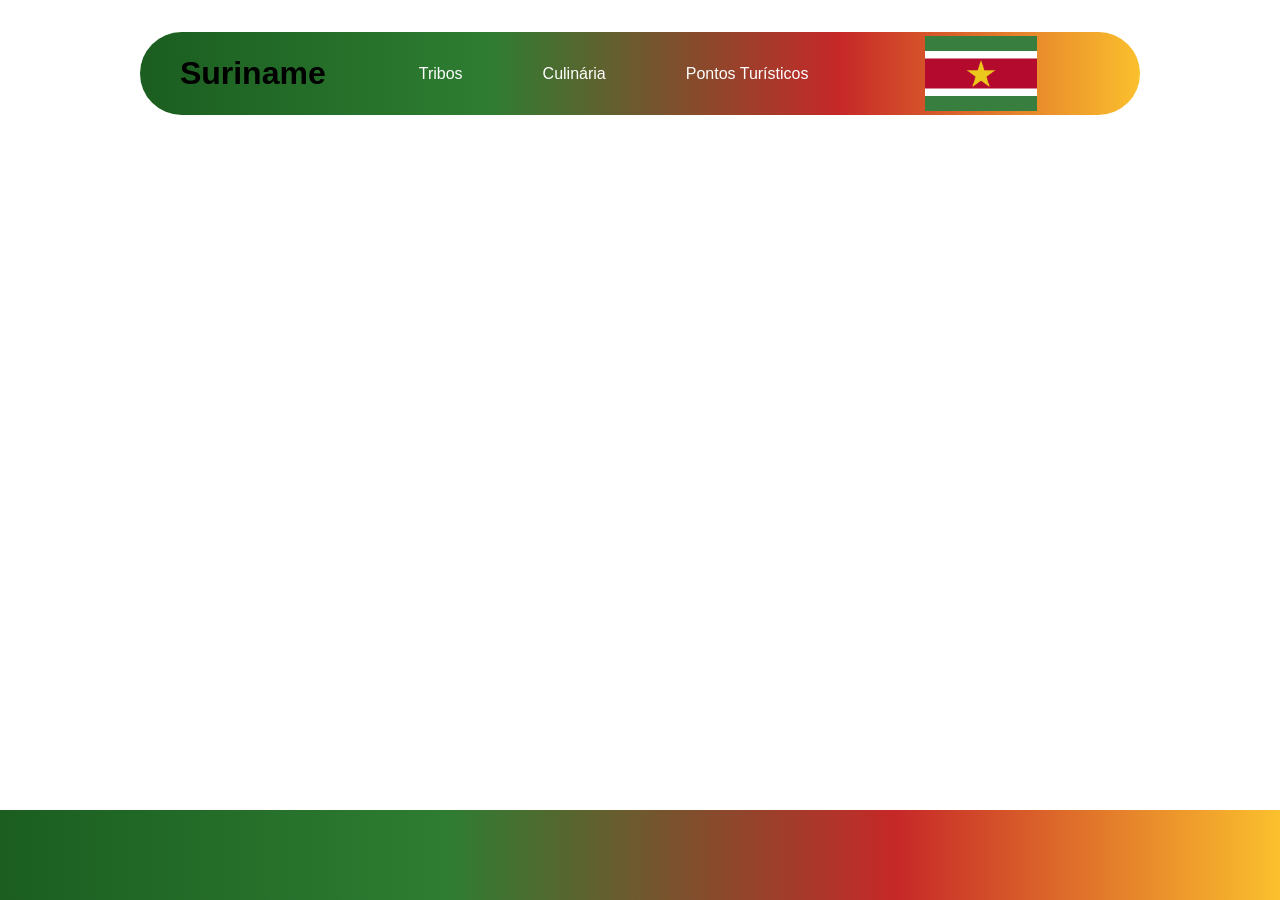
==== Html/culinaria.html @ 501e7610 "icon" ====
<!DOCTYPE html>
<html lang="en">
<head>
    <meta charset="UTF-8">
    <meta name="viewport" content="width=device-width, initial-scale=1.0">
    <title>Culinária - Suriname</title>
    <link rel="stylesheet" href="/Css/style.css">
    <link rel="stylesheet" href="/Css/mediaquery.css">
    <link rel="icon" href="/img/Flag_of_Suriname.svg.webp" type="image/.webp">
</head>
<body>
<div id="header-div">
    <header>
        <h1 class="ubuntu-bold texto-aumenta"><a href="index.html">Suriname</a></h1>
        <nav id="navbar">
            <ul class="roboto-header">
                <li><a href="tribos.html" class="texto-aumenta">Tribos</a></li>
                <li><a href="culinaria.html" class="texto-aumenta">Culinária</a></li>
                <li><a href="ptsturiscos.html" class="texto-aumenta">Pontos Turísticos</a></li>
            </ul>
        </nav>
        <img src="/img/Flag_of_Suriname.svg.webp" alt="bandeira-suriname" id="band-sur">

        <menu>
            <img src="/img/burger-menu-svgrepo-com.svg" id="burger-menu-icon" onclick="alterarmenu()">
        </menu>
    </header>
    </div>
    <nav id="menu-nav" class="escondido">
        <ul>
            <li><a href="index.html" class="texto-aumenta">Home</a></li>
            <li><a href="tribos.html" class="texto-aumenta">Tribos</a></li>
            <li><a href="culinaria.html" class="texto-aumenta">Culinária</a></li>
            <li><a href="ptsturiscos.html" class="texto-aumenta">Pontos Turísticos</a></li>
        </ul>
    </nav>

    <main>

    </main>

    <footer>
        
    </footer>

    <script src="/Script/script.js">

    </script>
</body>
</html>
---- Css/style.css ----
/* geral */

.roboto-header {
  font-family: "Roboto", sans-serif;
  font-optical-sizing: auto;
  font-weight: 700;
  font-style: normal;
  font-variation-settings:
    "wdth" 100;
}

.ubuntu-bold {
  font-family: "Ubuntu", sans-serif;
  font-weight: 700;
  font-style: normal;
  color: black;
}

* {
    margin: 0;

}

body {
    display: flex;
    flex-direction: column;
    align-items: center;
    min-height: 100vh;
}

#header-div {
    position: sticky;
    width: 100%;
    display: flex;
    justify-content: center;
    top: 2rem;
    z-index: 1000;
}

header {
    background: linear-gradient(
  90deg,
  #1B5E20 0%,
  #2E7D32 35%,
  #C62828 70%,
  #FBC02D 100%
);
    width: 75%;
    border-radius: 100px;
    padding: 10px 20px 10px 20px;
    display: grid;
    grid-template-columns: 2fr 5fr 3fr;
    align-items: center;
    align-content: center;
    justify-items: center;
    gap: 1rem;
    height: 7vh;
}

header h1 a {
    color: black;
    text-decoration: none;
}

header ul {
    display: flex;
    list-style: none;
    gap: 5rem;
}
.texto-aumenta {
    display: inline-block;
    transition:  transform 0.3s ease;
}

.texto-aumenta:hover {
    transform: scale(1.2);
}

ul a {
    text-decoration: none;
    color: white;
    font-weight: 400;
}


#band-sur {
    width: 7rem;
}

menu {
    display: none;
    padding: 0px;
}

#menu-nav {
    display: none;
}

#burger-menu-icon {
    width: 6rem;
}

main {
    flex: 1;
}

#carrossel {
    margin-top: 4rem;
    width: 1285px;
    height: 400px;
}

footer {
    height: 10vh;
    width: 100%;
    position: relative;
    bottom: 0;
    background: linear-gradient(
        90deg,
    #1B5E20 0%,
    #2E7D32 35%,
    #C62828 70%,
    #FBC02D 100%)
}

/* home */

/* tribos */

#body-tribos {
    background-image: url(/img/Plano\ de\ Fundo\ Tribos.jpg);
    background-repeat: no-repeat;
    background-size: cover;
    font-family: Georgia, 'Times New Roman', Times, serif;
    color: #222;

}

#main-tribos {
    background-color: #f5f5f5;
    display: flex;
    flex-direction: column; 
    align-items: center;   
    padding: 0 20px;  
    margin: 4rem 10px 10px 10px;    
}
.tribos {
    display: flex;
    justify-content: center;
    align-items: stretch;
    gap: 20px;
    padding: 20px;
    flex-wrap: wrap;
}

.card {
    width: 350px;
    background: #fff3cd;
    border-radius: 20px;
    border: 2px solid #fac905;
    display: flex;
    flex-direction: column;
    transition: transform 0.3s;
}
.card:hover {
    transform: translateY(-5px);
    box-shadow: 10px 20px 30px rgb(255, 255, 0);
}
.card h2 {
    color: #fff;
    text-align: center;
    font-size: 22px;
    padding: 15px;
    border-radius: 22px;
}
.aruaques {
    background: green;
}
.aruaques h2 {
    background: green;
}
.caraiba {
    background: #FFCD00;
}
.caraiba h2 {
    background: #FFCD00;
}
.warrius {
    background: red;
}
.warrius h2 {
    background: red;
}
.img-tribos {
    width: 260px;
    height: 390px;
    display: block;
}
.card p {
    margin: 5px;
    font-size: 20px;
    font-style: bold;
}
/* aba de culinaria */

/* pontos turisticos */
---- Css/mediaquery.css ----
@media screen and (max-width: 1090px){
    #navbar {
        display: none;
    }
    menu {
        display: inline-block;
    }

    #menu-nav {
        display: inline-block;
        width: 100%;
        border-bottom: 10px;
        border-color: black;
        ul {
            padding: 10px 40px 10px 40px;
            list-style-type: none;
            display: flex;
            align-items: center;
            justify-content: space-between;
            border-bottom: 2px solid gray;
            box-shadow: 0px 4px 6px -2px rgba(0, 0, 0, 0.3);
        }
        a {
            color: black;
            text-decoration: none;
            font-size: 30px;
        }
    }
}

@media screen and (max-width: 580px) {
    header h1 {
        font-size: 1.6rem;
    }
}
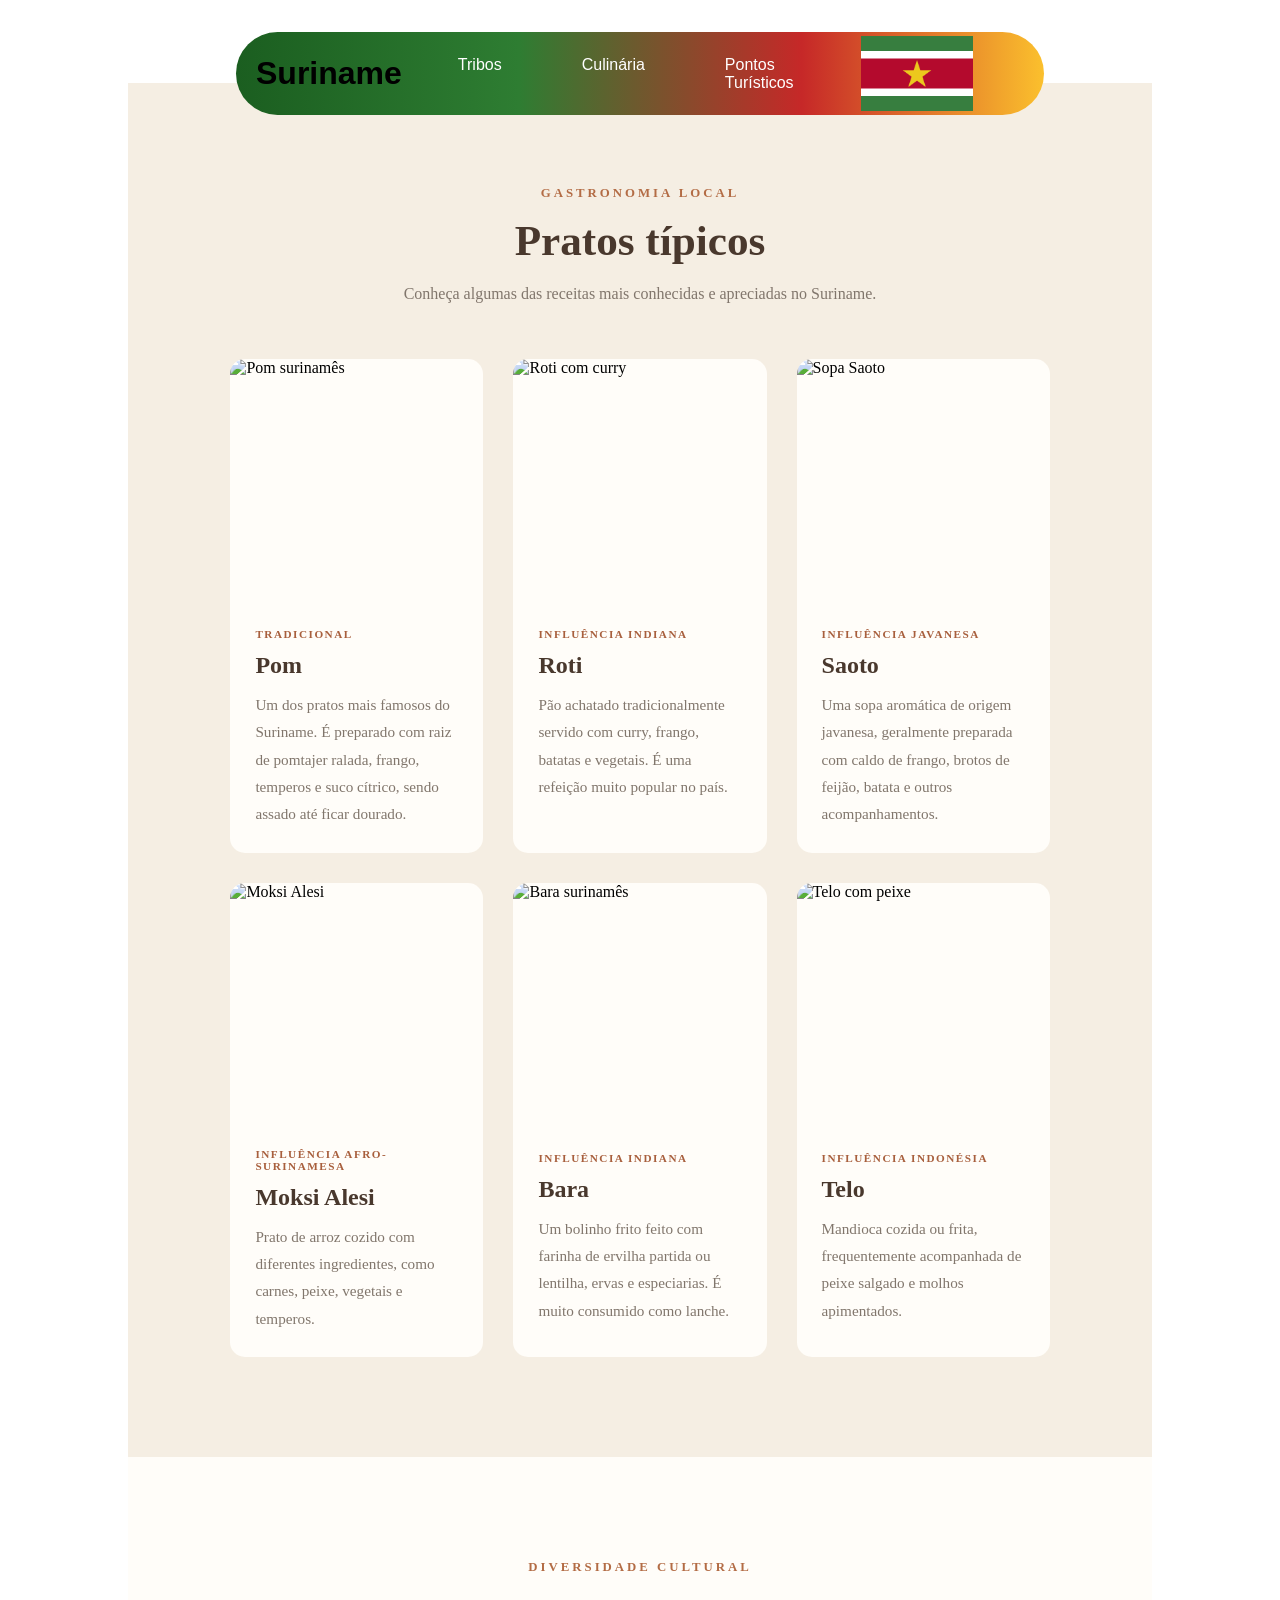
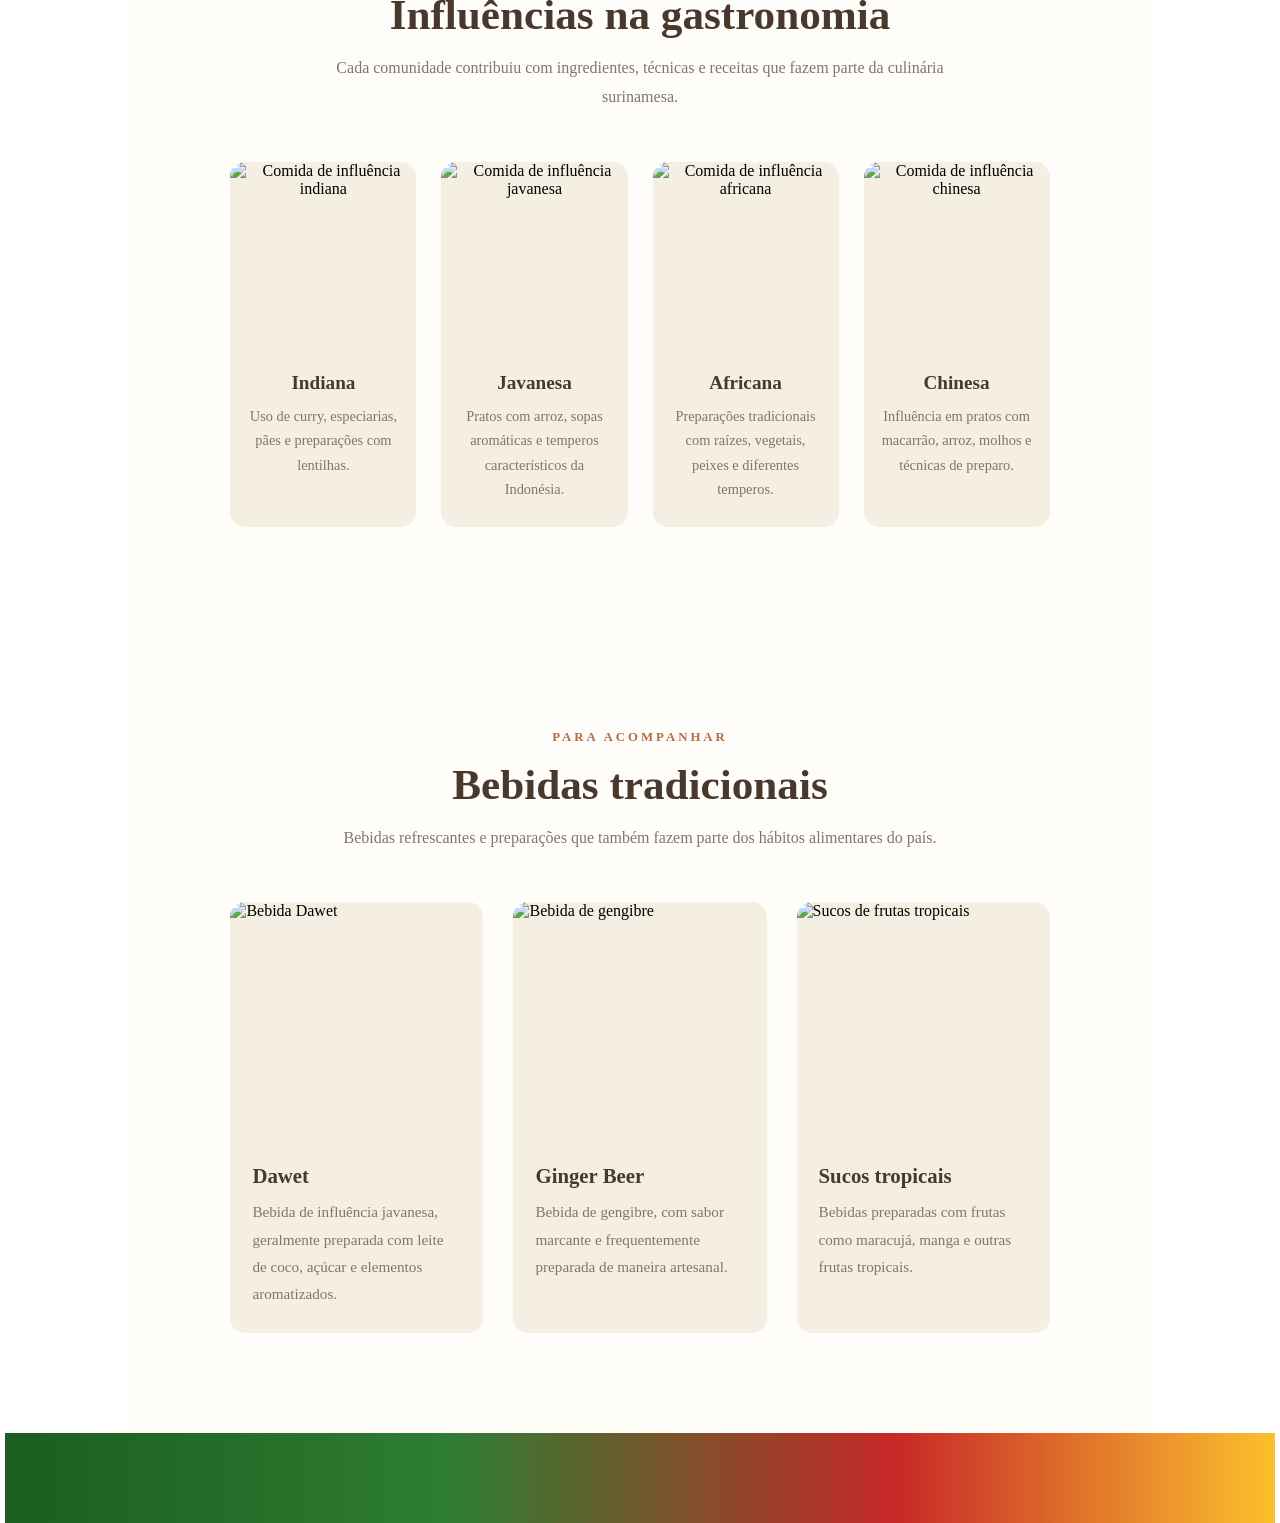
==== commit dbd77e17: "culinaria" ====
--- a/Html/culinaria.html
+++ b/Html/culinaria.html
@@ -36,7 +36,225 @@
     </nav>
 
     <main>
-
+        <!-- PRATOS TÍPICOS -->
+        <section class="culinaria-pratos" id="pratos">
+            <div class="culinaria-titulo-secao">
+                <span class="culinaria-subtitulo">GASTRONOMIA LOCAL</span>
+                <h2>Pratos típicos</h2>
+                <p>
+                    Conheça algumas das receitas mais conhecidas
+                    e apreciadas no Suriname.
+                </p>
+            </div>
+            <div class="culinaria-pratos-container">
+                <!-- POM -->
+                <article class="culinaria-prato-card">
+
+                    <div class="culinaria-prato-imagem">
+                        <img src="imagens/pom.jpg" alt="Pom surinamês">
+                    </div>
+
+                    <div class="culinaria-prato-conteudo">
+                        <span class="culinaria-prato-categoria">
+                            TRADICIONAL
+                        </span>
+                        <h3>Pom</h3>
+                        <p>
+                            Um dos pratos mais famosos do Suriname.
+                            É preparado com raiz de pomtajer ralada,
+                            frango, temperos e suco cítrico, sendo
+                            assado até ficar dourado.
+                        </p>
+                    </div>
+                </article>
+                <!-- ROTI -->
+                <article class="culinaria-prato-card">
+
+                    <div class="culinaria-prato-imagem">
+                        <img src="imagens/roti.jpg" alt="Roti com curry">
+                    </div>
+
+                    <div class="culinaria-prato-conteudo">
+                        <span class="culinaria-prato-categoria">
+                            INFLUÊNCIA INDIANA
+                        </span>
+                        <h3>Roti</h3>
+                        <p>
+                            Pão achatado tradicionalmente servido
+                            com curry, frango, batatas e vegetais.
+                            É uma refeição muito popular no país.
+                        </p>
+                    </div>
+
+                </article>
+                <!-- SAOTO -->
+                <article class="culinaria-prato-card">
+
+                    <div class="culinaria-prato-imagem">
+                        <img src="imagens/saoto.jpg" alt="Sopa Saoto">
+                    </div>
+
+                    <div class="culinaria-prato-conteudo">
+                        <span class="culinaria-prato-categoria">
+                            INFLUÊNCIA JAVANESA
+                        </span>
+                        <h3>Saoto</h3>
+                        <p>
+                            Uma sopa aromática de origem javanesa,
+                            geralmente preparada com caldo de frango,
+                            brotos de feijão, batata e outros acompanhamentos.
+                        </p>
+                    </div>
+
+                </article>
+                <!-- MOKSI ALESI -->
+                <article class="culinaria-prato-card">
+
+                    <div class="culinaria-prato-imagem">
+                        <img src="imagens/moksi-alesi.jpg"
+                             alt="Moksi Alesi">
+                    </div>
+
+                    <div class="culinaria-prato-conteudo">
+                        <span class="culinaria-prato-categoria">
+                            INFLUÊNCIA AFRO-SURINAMESA
+                        </span>
+                        <h3>Moksi Alesi</h3>
+                        <p>
+                            Prato de arroz cozido com diferentes
+                            ingredientes, como carnes, peixe,
+                            vegetais e temperos.
+                        </p>
+                    </div>
+
+                </article>
+                <!-- BARA -->
+                <article class="culinaria-prato-card">
+                    <div class="culinaria-prato-imagem">
+                        <img src="imagens/bara.jpg" alt="Bara surinamês">
+                    </div>
+                    <div class="culinaria-prato-conteudo">
+                        <span class="culinaria-prato-categoria">
+                            INFLUÊNCIA INDIANA
+                        </span>
+                        <h3>Bara</h3>
+                        <p>
+                            Um bolinho frito feito com farinha de
+                            ervilha partida ou lentilha, ervas e
+                            especiarias. É muito consumido como lanche.
+                        </p>
+                    </div>
+                </article>
+                <!-- TELO -->
+                <article class="culinaria-prato-card">
+                    <div class="culinaria-prato-imagem">
+                        <img src="imagens/telo.jpg" alt="Telo com peixe">
+                    </div>
+                    <div class="culinaria-prato-conteudo">
+                        <span class="culinaria-prato-categoria">
+                            INFLUÊNCIA INDONÉSIA
+                        </span>
+                        <h3>Telo</h3>
+                        <p>
+                            Mandioca cozida ou frita, frequentemente
+                            acompanhada de peixe salgado e molhos
+                            apimentados.
+                        </p>
+                    </div>
+                </article>
+            </div>
+        </section>
+        <!-- INFLUÊNCIAS CULTURAIS -->
+        <section class="culinaria-influencias">
+            <div class="culinaria-titulo-secao">
+                <span class="culinaria-subtitulo">DIVERSIDADE CULTURAL</span>
+                <h2>Influências na gastronomia</h2>
+                <p>
+                    Cada comunidade contribuiu com ingredientes,
+                    técnicas e receitas que fazem parte da
+                    culinária surinamesa.
+                </p>
+            </div>
+            <div class="culinaria-influencias-container">
+                <article class="culinaria-influencia-card">
+                    <img src="imagens/influencia-indiana.jpg"
+                         alt="Comida de influência indiana">
+                    <h3>Indiana</h3>
+                    <p>
+                        Uso de curry, especiarias, pães e preparações
+                        com lentilhas.
+                    </p>
+                </article>
+                <article class="culinaria-influencia-card">
+                    <img src="imagens/influencia-javanesa.jpg"
+                         alt="Comida de influência javanesa">
+                    <h3>Javanesa</h3>
+                    <p>
+                        Pratos com arroz, sopas aromáticas e
+                        temperos característicos da Indonésia.
+                    </p>
+                </article>
+                <article class="culinaria-influencia-card">
+                    <img src="imagens/influencia-africana.jpg"
+                         alt="Comida de influência africana">
+                    <h3>Africana</h3>
+                    <p>
+                        Preparações tradicionais com raízes,
+                        vegetais, peixes e diferentes temperos.
+                    </p>
+                </article>
+                <article class="culinaria-influencia-card">
+                    <img src="imagens/influencia-chinesa.jpg"
+                         alt="Comida de influência chinesa">
+                    <h3>Chinesa</h3>
+                    <p>
+                        Influência em pratos com macarrão,
+                        arroz, molhos e técnicas de preparo.
+                    </p>
+                </article>
+            </div>
+        </section>
+        <!-- BEBIDAS -->
+        <section class="culinaria-bebidas">
+            <div class="culinaria-titulo-secao">
+                <span class="culinaria-subtitulo">PARA ACOMPANHAR</span>
+                <h2>Bebidas tradicionais</h2>
+                <p>
+                    Bebidas refrescantes e preparações que também
+                    fazem parte dos hábitos alimentares do país.
+                </p>
+            </div>
+            <div class="culinaria-bebidas-container">
+                <article class="culinaria-bebida-card">
+                    <img src="imagens/dawet.jpg" alt="Bebida Dawet">
+                    <h3>Dawet</h3>
+                    <p>
+                        Bebida de influência javanesa, geralmente
+                        preparada com leite de coco, açúcar e
+                        elementos aromatizados.
+                    </p>
+                </article>
+                <article class="culinaria-bebida-card">
+                    <img src="imagens/ginger-beer.jpg"
+                         alt="Bebida de gengibre">
+                    <h3>Ginger Beer</h3>
+                    <p>
+                        Bebida de gengibre, com sabor marcante
+                        e frequentemente preparada de maneira
+                        artesanal.
+                    </p>
+                </article>
+                <article class="culinaria-bebida-card">
+                    <img src="imagens/sucos-tropicais.jpg"
+                         alt="Sucos de frutas tropicais">
+                    <h3>Sucos tropicais</h3>
+                    <p>
+                        Bebidas preparadas com frutas como maracujá,
+                        manga e outras frutas tropicais.
+                    </p>
+                </article>
+            </div>
+        </section>
     </main>
 
     <footer>
--- a/Css/style.css
+++ b/Css/style.css
@@ -26,6 +26,7 @@
     flex-direction: column;
     align-items: center;
     min-height: 100vh;
+    margin:0px 10vw 0px 10vw;
 }
 
 #header-div {
@@ -112,7 +113,7 @@
 
 footer {
     height: 10vh;
-    width: 100%;
+    width: 99.2vw;
     position: relative;
     bottom: 0;
     background: linear-gradient(
@@ -125,24 +126,154 @@
 
 /* home */
 
+.apresentacao,
+.numeros {
+    width: 100%;
+    box-sizing: border-box;
+}
+
+.apresentacao *,
+.numeros * {
+    box-sizing: border-box;
+}
+
+.apresentacao img {
+    width: 100%;
+    height: 100%;
+    object-fit: cover;
+    display: block;
+}
+
+.subtitulo {
+    display: inline-block;
+    color: #b18a35;
+    font-size: 0.8rem;
+    font-weight: 700;
+    letter-spacing: 3px;
+    margin-bottom: 12px;
+}
+
+.secao-titulo {
+    text-align: center;
+    max-width: 650px;
+    margin: 0 auto 45px;
+}
+
+.secao-titulo h2 {
+    color: #174c35;
+    font-size: clamp(1.8rem, 4vw, 2.6rem);
+    margin: 0 0 15px;
+}
+
+.secao-titulo p {
+    color: #777;
+    line-height: 1.7;
+    font-size: 1rem;
+}
+
+.apresentacao {
+    display: flex;
+    align-items: center;
+    justify-content: space-between;
+    gap: 60px;
+    padding: 100px 10%;
+    background: #f5f5ed;
+}
+
+.apresentacao-conteudo {
+    flex: 1;
+    max-width: 550px;
+}
+
+.apresentacao-conteudo h1 {
+    color: #174c35;
+    font-size: clamp(2.5rem, 5vw, 4.5rem);
+    line-height: 1.1;
+    margin: 10px 0 25px;
+}
+
+.apresentacao-conteudo p {
+    color: #626b64;
+    font-size: 1.1rem;
+    line-height: 1.9;
+}
+
+.apresentacao-imagem {
+    flex: 1;
+    height: 400px;
+    overflow: hidden;
+    border-radius: 20px;
+}
+
+.apresentacao-imagem img {
+    transition: transform 0.6s ease;
+}
+
+.apresentacao-imagem:hover img {
+    transform: scale(1.05);
+}
+
+.numeros {
+    padding: 100px 10%;
+    background: #ffffff;
+}
+
+.numeros-container {
+    display: grid;
+    grid-template-columns: repeat(4, 1fr);
+    gap: 20px;
+}
+
+.numero-card {
+    padding: 35px 25px;
+    background: #f5f5ed;
+    border-radius: 15px;
+    transition: transform 0.3s ease, box-shadow 0.3s ease;
+}
+
+.numero-card:hover {
+    transform: translateY(-8px);
+    box-shadow: 0 12px 30px rgba(0, 0, 0, 0.08);
+}
+
+.numero-card h3 {
+    color: #1c6847;
+    font-size: 1.8rem;
+    margin: 0 0 12px;
+}
+
+.numero-card h4 {
+    color: #333;
+    font-size: 1.05rem;
+    margin: 0 0 10px;
+}
+
+.numero-card p {
+    color: #777;
+    font-size: 0.9rem;
+    line-height: 1.6;
+    margin: 0;
+}
+
 /* tribos */
 
 #body-tribos {
-    background-image: url(/img/Plano\ de\ Fundo\ Tribos.jpg);
-    background-repeat: no-repeat;
-    background-size: cover;
     font-family: Georgia, 'Times New Roman', Times, serif;
     color: #222;
-
+    background-color: #f5f5ed;
+    
 }
 
 #main-tribos {
-    background-color: #f5f5f5;
+    background-color: rgba(255,255,255,0.12);
+    backdrop-filter: blur(12px);
     display: flex;
     flex-direction: column; 
     align-items: center;   
     padding: 0 20px;  
     margin: 4rem 10px 10px 10px;    
+    border: 1px solid rgba(255,255,255,0.2);
+    border-radius: 20px;
 }
 .tribos {
     display: flex;
@@ -161,10 +292,6 @@
     display: flex;
     flex-direction: column;
     transition: transform 0.3s;
-}
-.card:hover {
-    transform: translateY(-5px);
-    box-shadow: 10px 20px 30px rgb(255, 255, 0);
 }
 .card h2 {
     color: #fff;
@@ -173,23 +300,35 @@
     padding: 15px;
     border-radius: 22px;
 }
+.card:hover{
+transform: translateY(-5px);
+}
 .aruaques {
-    background: green;
+    background: #2E7D32;
 }
 .aruaques h2 {
     background: green;
 }
+.aruaques:hover {
+    box-shadow: 10px 20px 30px #2E7D32;
+}
 .caraiba {
-    background: #FFCD00;
+    background: #FBC02D;
 }
 .caraiba h2 {
     background: #FFCD00;
 }
+.caraiba:hover {
+    box-shadow: 10px 20px 30px #a37a10;
+}
 .warrius {
-    background: red;
+    background: #C62828;
 }
 .warrius h2 {
-    background: red;
+    background: rgb(145, 4, 4);
+}
+.warrius:hover{
+    box-shadow: 10px 20px 30px #7e0202;
 }
 .img-tribos {
     width: 260px;
@@ -203,4 +342,536 @@
 }
 /* aba de culinaria */
 
+
+/* =====================================
+   CULINÁRIA - CONFIGURAÇÕES GERAIS
+===================================== */
+
+.culinaria-hero,
+.culinaria-introducao,
+.culinaria-pratos,
+.culinaria-influencias,
+.culinaria-ingredientes,
+.culinaria-bebidas,
+.culinaria-final {
+    width: 100%;
+    box-sizing: border-box;
+}
+
+.culinaria-hero *,
+.culinaria-introducao *,
+.culinaria-pratos *,
+.culinaria-influencias *,
+.culinaria-ingredientes *,
+.culinaria-bebidas *,
+.culinaria-final * {
+    box-sizing: border-box;
+}
+
+.culinaria-hero img,
+.culinaria-introducao img,
+.culinaria-pratos img,
+.culinaria-influencias img,
+.culinaria-ingredientes img,
+.culinaria-bebidas img {
+    display: block;
+    width: 100%;
+    height: 100%;
+    object-fit: cover;
+}
+
+.culinaria-subtitulo {
+    display: inline-block;
+    color: #b36c45;
+    font-size: 0.8rem;
+    font-weight: 700;
+    letter-spacing: 3px;
+    margin-bottom: 15px;
+}
+
+.culinaria-titulo-secao {
+    max-width: 680px;
+    margin: 0 auto 50px;
+    text-align: center;
+}
+
+.culinaria-titulo-secao h2 {
+    color: #49382d;
+    font-size: clamp(1.8rem, 4vw, 2.7rem);
+    margin: 0 0 15px;
+}
+
+.culinaria-titulo-secao p {
+    color: #81766c;
+    font-size: 1rem;
+    line-height: 1.8;
+}
+
+
+/* =====================================
+   HERO / APRESENTAÇÃO
+===================================== */
+
+.culinaria-hero {
+    display: flex;
+    align-items: center;
+    gap: 60px;
+    padding: 100px 10%;
+    background: #f5eee3;
+}
+
+.culinaria-hero-conteudo {
+    flex: 1;
+    max-width: 550px;
+}
+
+.culinaria-hero-conteudo h1 {
+    color: #49382d;
+    font-size: clamp(2.5rem, 5vw, 4.5rem);
+    line-height: 1.1;
+    margin: 10px 0 25px;
+}
+
+.culinaria-hero-conteudo p {
+    color: #81766c;
+    font-size: 1.1rem;
+    line-height: 1.9;
+    margin-bottom: 35px;
+}
+
+.culinaria-hero-imagem {
+    flex: 1;
+    height: 430px;
+    overflow: hidden;
+    border-radius: 20px;
+}
+
+.culinaria-hero-imagem img {
+    transition: transform 0.6s ease;
+}
+
+.culinaria-hero-imagem:hover img {
+    transform: scale(1.05);
+}
+
+.culinaria-botao {
+    display: inline-block;
+    padding: 15px 30px;
+    background: #a85f3d;
+    color: #fff !important;
+    text-decoration: none;
+    font-weight: 600;
+    border-radius: 8px;
+    transition: background 0.3s ease, transform 0.3s ease;
+}
+
+.culinaria-botao:hover {
+    background: #82472e;
+    transform: translateY(-3px);
+}
+
+
+/* =====================================
+   INTRODUÇÃO
+===================================== */
+
+.culinaria-introducao {
+    display: flex;
+    align-items: center;
+    gap: 65px;
+    padding: 100px 10%;
+    background: #fffdf9;
+}
+
+.culinaria-introducao-imagem {
+    flex: 1;
+    height: 450px;
+    overflow: hidden;
+    border-radius: 18px;
+}
+
+.culinaria-introducao-imagem img {
+    transition: transform 0.6s ease;
+}
+
+.culinaria-introducao-imagem:hover img {
+    transform: scale(1.05);
+}
+
+.culinaria-introducao-conteudo {
+    flex: 1;
+}
+
+.culinaria-introducao-conteudo h2 {
+    color: #49382d;
+    font-size: clamp(2rem, 4vw, 2.7rem);
+    margin: 5px 0 25px;
+}
+
+.culinaria-introducao-conteudo p {
+    color: #81766c;
+    font-size: 1rem;
+    line-height: 1.9;
+    margin-bottom: 18px;
+}
+
+
+/* =====================================
+   PRATOS TÍPICOS
+===================================== */
+
+.culinaria-pratos {
+    padding: 100px 10%;
+    background: #f5eee3;
+}
+
+.culinaria-pratos-container {
+    display: grid;
+    grid-template-columns: repeat(3, 1fr);
+    gap: 30px;
+}
+
+.culinaria-prato-card {
+    overflow: hidden;
+    background: #fffdf9;
+    border-radius: 15px;
+    transition: transform 0.35s ease, box-shadow 0.35s ease;
+}
+
+.culinaria-prato-card:hover {
+    transform: translateY(-8px);
+    box-shadow: 0 15px 35px rgba(73, 56, 45, 0.12);
+}
+
+.culinaria-prato-imagem {
+    height: 240px;
+    overflow: hidden;
+}
+
+.culinaria-prato-imagem img {
+    transition: transform 0.5s ease;
+}
+
+.culinaria-prato-card:hover img {
+    transform: scale(1.06);
+}
+
+.culinaria-prato-conteudo {
+    padding: 25px;
+}
+
+.culinaria-prato-categoria {
+    display: inline-block;
+    color: #a85f3d;
+    font-size: 0.7rem;
+    font-weight: 700;
+    letter-spacing: 1.5px;
+    margin-bottom: 12px;
+}
+
+.culinaria-prato-conteudo h3 {
+    color: #49382d;
+    font-size: 1.5rem;
+    margin: 0 0 12px;
+}
+
+.culinaria-prato-conteudo p {
+    color: #81766c;
+    font-size: 0.95rem;
+    line-height: 1.8;
+    margin: 0;
+}
+
+
+/* =====================================
+   INFLUÊNCIAS CULTURAIS
+===================================== */
+
+.culinaria-influencias {
+    padding: 100px 10%;
+    background: #fffdf9;
+}
+
+.culinaria-influencias-container {
+    display: grid;
+    grid-template-columns: repeat(4, 1fr);
+    gap: 25px;
+}
+
+.culinaria-influencia-card {
+    text-align: center;
+    overflow: hidden;
+    background: #f5eee3;
+    border-radius: 15px;
+    padding-bottom: 25px;
+    transition: transform 0.3s ease, box-shadow 0.3s ease;
+}
+
+.culinaria-influencia-card:hover {
+    transform: translateY(-7px);
+    box-shadow: 0 12px 25px rgba(73, 56, 45, 0.1);
+}
+
+.culinaria-influencia-card img {
+    height: 190px;
+    margin-bottom: 20px;
+    transition: transform 0.5s ease;
+}
+
+.culinaria-influencia-card:hover img {
+    transform: scale(1.05);
+}
+
+.culinaria-influencia-card h3 {
+    color: #49382d;
+    font-size: 1.2rem;
+    margin: 0 15px 10px;
+}
+
+.culinaria-influencia-card p {
+    color: #81766c;
+    font-size: 0.9rem;
+    line-height: 1.7;
+    margin: 0 18px;
+}
+
+
+/* =====================================
+   INGREDIENTES
+===================================== */
+
+.culinaria-ingredientes {
+    display: flex;
+    align-items: center;
+    gap: 60px;
+    padding: 100px 10%;
+    background: #e9eddf;
+}
+
+.culinaria-ingredientes-conteudo {
+    flex: 1;
+}
+
+.culinaria-ingredientes-conteudo h2 {
+    color: #3e533b;
+    font-size: clamp(2rem, 4vw, 2.7rem);
+    margin: 5px 0 20px;
+}
+
+.culinaria-ingredientes-conteudo p {
+    color: #6f7967;
+    font-size: 1rem;
+    line-height: 1.9;
+    margin-bottom: 25px;
+}
+
+.culinaria-ingredientes-lista {
+    display: grid;
+    grid-template-columns: repeat(2, 1fr);
+    gap: 15px;
+    padding: 0;
+    list-style: none;
+}
+
+.culinaria-ingredientes-lista li {
+    color: #3e533b;
+    font-weight: 600;
+    padding: 12px 15px;
+    background: rgba(255, 255, 255, 0.55);
+    border-radius: 8px;
+}
+
+.culinaria-ingredientes-lista li::before {
+    content: "✦";
+    color: #a85f3d;
+    margin-right: 10px;
+}
+
+.culinaria-ingredientes-imagem {
+    flex: 1;
+    height: 430px;
+    overflow: hidden;
+    border-radius: 18px;
+}
+
+.culinaria-ingredientes-imagem img {
+    transition: transform 0.6s ease;
+}
+
+.culinaria-ingredientes-imagem:hover img {
+    transform: scale(1.05);
+}
+
+
+/* =====================================
+   BEBIDAS
+===================================== */
+
+.culinaria-bebidas {
+    padding: 100px 10%;
+    background: #fffdf9;
+}
+
+.culinaria-bebidas-container {
+    display: grid;
+    grid-template-columns: repeat(3, 1fr);
+    gap: 30px;
+}
+
+.culinaria-bebida-card {
+    overflow: hidden;
+    background: #f5eee3;
+    border-radius: 15px;
+    transition: transform 0.3s ease, box-shadow 0.3s ease;
+}
+
+.culinaria-bebida-card:hover {
+    transform: translateY(-8px);
+    box-shadow: 0 12px 30px rgba(73, 56, 45, 0.1);
+}
+
+.culinaria-bebida-card img {
+    height: 240px;
+    transition: transform 0.5s ease;
+}
+
+.culinaria-bebida-card:hover img {
+    transform: scale(1.05);
+}
+
+.culinaria-bebida-card h3 {
+    color: #49382d;
+    font-size: 1.3rem;
+    margin: 22px 22px 10px;
+}
+
+.culinaria-bebida-card p {
+    color: #81766c;
+    font-size: 0.95rem;
+    line-height: 1.8;
+    margin: 0 22px 25px;
+}
+
+
+/* =====================================
+   FINAL
+===================================== */
+
+.culinaria-final {
+    text-align: center;
+    padding: 100px 10%;
+    background: #49382d;
+}
+
+.culinaria-final .culinaria-subtitulo {
+    color: #e1ad75;
+}
+
+.culinaria-final h2 {
+    max-width: 800px;
+    margin: 10px auto 25px;
+    color: #fffdf9;
+    font-size: clamp(2rem, 4vw, 3.2rem);
+    line-height: 1.2;
+}
+
+.culinaria-final p {
+    max-width: 650px;
+    margin: 0 auto 35px;
+    color: #ded2c5;
+    font-size: 1rem;
+    line-height: 1.9;
+}
+
+
+/* =====================================
+   RESPONSIVIDADE
+===================================== */
+
+@media (max-width: 1000px) {
+
+    .culinaria-pratos-container {
+        grid-template-columns: repeat(2, 1fr);
+    }
+
+    .culinaria-influencias-container {
+        grid-template-columns: repeat(2, 1fr);
+    }
+
+    .culinaria-hero,
+    .culinaria-introducao,
+    .culinaria-ingredientes {
+        gap: 35px;
+        padding: 75px 6%;
+    }
+
+    .culinaria-pratos,
+    .culinaria-influencias,
+    .culinaria-bebidas {
+        padding: 75px 6%;
+    }
+
+}
+
+@media (max-width: 700px) {
+
+    .culinaria-hero,
+    .culinaria-introducao,
+    .culinaria-ingredientes {
+        flex-direction: column;
+        padding: 60px 6%;
+    }
+
+    .culinaria-hero-imagem,
+    .culinaria-introducao-imagem,
+    .culinaria-ingredientes-imagem {
+        width: 100%;
+        height: 300px;
+    }
+
+    .culinaria-hero-conteudo,
+    .culinaria-introducao-conteudo,
+    .culinaria-ingredientes-conteudo {
+        width: 100%;
+    }
+
+    .culinaria-bebidas-container {
+        grid-template-columns: repeat(2, 1fr);
+    }
+
+    .culinaria-titulo-secao {
+        margin-bottom: 35px;
+    }
+
+}
+
+@media (max-width: 500px) {
+
+    .culinaria-pratos-container,
+    .culinaria-influencias-container,
+    .culinaria-bebidas-container {
+        grid-template-columns: 1fr;
+    }
+
+    .culinaria-ingredientes-lista {
+        grid-template-columns: 1fr;
+    }
+
+    .culinaria-hero-conteudo h1 {
+        font-size: 2.5rem;
+    }
+
+    .culinaria-pratos,
+    .culinaria-influencias,
+    .culinaria-bebidas {
+        padding: 55px 5%;
+    }
+
+    .culinaria-final {
+        padding: 70px 6%;
+    }
+
+}
+
+
 /* pontos turisticos */
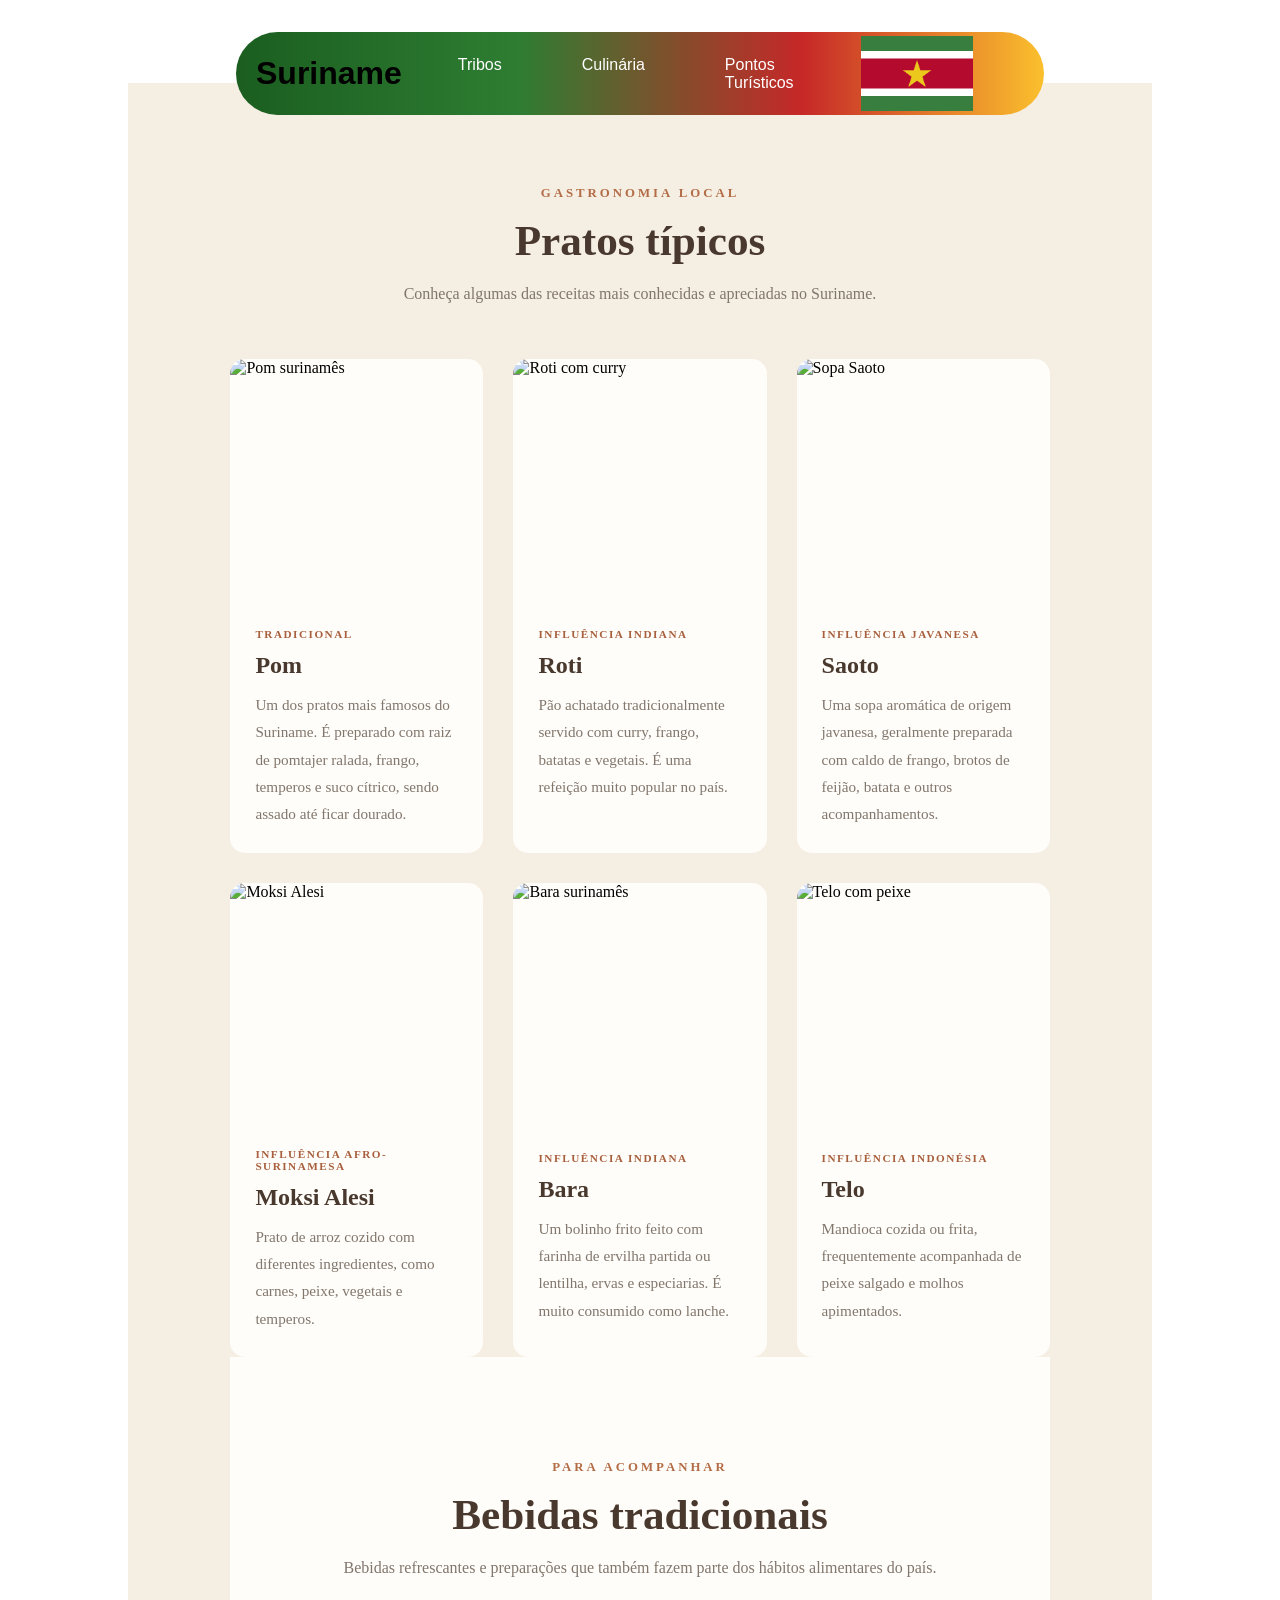
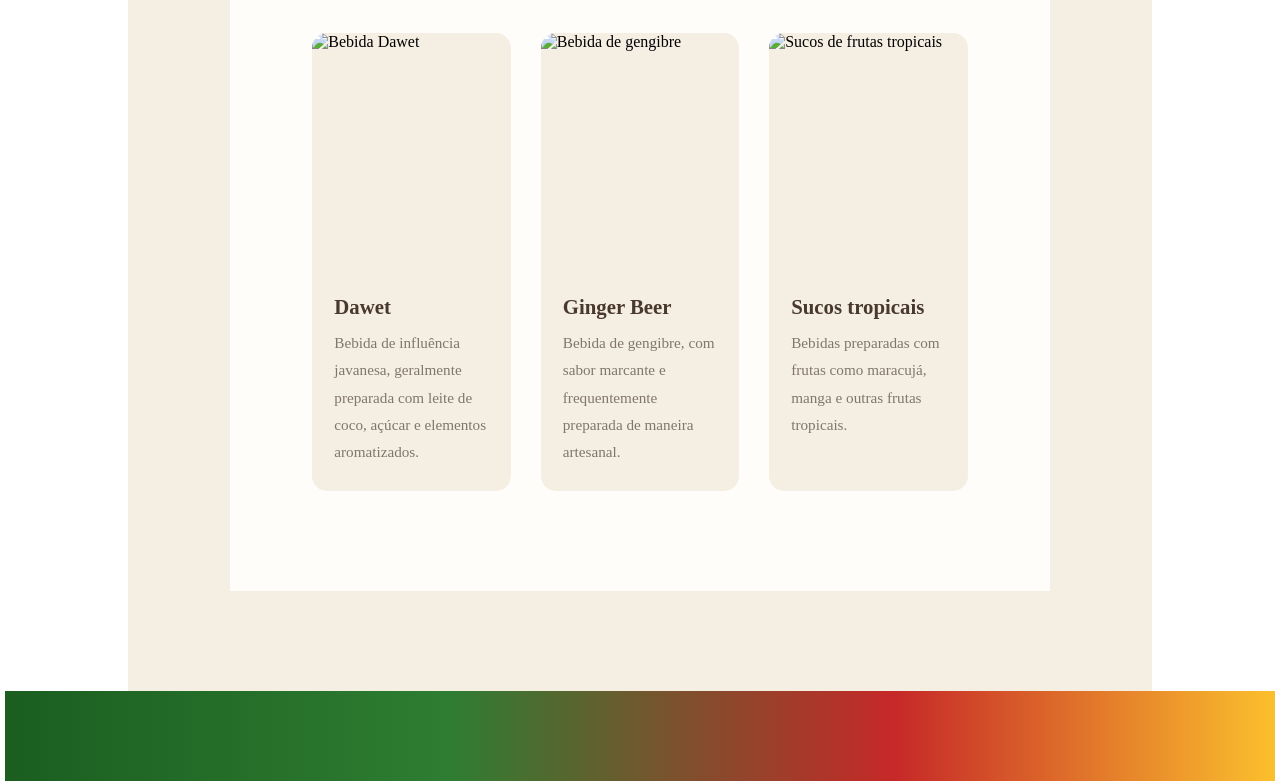
==== commit ae21e6c8: "Update culinaria.html" ====
--- a/Html/culinaria.html
+++ b/Html/culinaria.html
@@ -49,11 +49,9 @@
             <div class="culinaria-pratos-container">
                 <!-- POM -->
                 <article class="culinaria-prato-card">
-
                     <div class="culinaria-prato-imagem">
                         <img src="imagens/pom.jpg" alt="Pom surinamês">
                     </div>
-
                     <div class="culinaria-prato-conteudo">
                         <span class="culinaria-prato-categoria">
                             TRADICIONAL
@@ -69,11 +67,9 @@
                 </article>
                 <!-- ROTI -->
                 <article class="culinaria-prato-card">
-
                     <div class="culinaria-prato-imagem">
                         <img src="imagens/roti.jpg" alt="Roti com curry">
                     </div>
-
                     <div class="culinaria-prato-conteudo">
                         <span class="culinaria-prato-categoria">
                             INFLUÊNCIA INDIANA
@@ -85,15 +81,12 @@
                             É uma refeição muito popular no país.
                         </p>
                     </div>
-
                 </article>
                 <!-- SAOTO -->
                 <article class="culinaria-prato-card">
-
                     <div class="culinaria-prato-imagem">
                         <img src="imagens/saoto.jpg" alt="Sopa Saoto">
                     </div>
-
                     <div class="culinaria-prato-conteudo">
                         <span class="culinaria-prato-categoria">
                             INFLUÊNCIA JAVANESA
@@ -105,7 +98,6 @@
                             brotos de feijão, batata e outros acompanhamentos.
                         </p>
                     </div>
-
                 </article>
                 <!-- MOKSI ALESI -->
                 <article class="culinaria-prato-card">
@@ -163,57 +155,6 @@
                     </div>
                 </article>
             </div>
-        </section>
-        <!-- INFLUÊNCIAS CULTURAIS -->
-        <section class="culinaria-influencias">
-            <div class="culinaria-titulo-secao">
-                <span class="culinaria-subtitulo">DIVERSIDADE CULTURAL</span>
-                <h2>Influências na gastronomia</h2>
-                <p>
-                    Cada comunidade contribuiu com ingredientes,
-                    técnicas e receitas que fazem parte da
-                    culinária surinamesa.
-                </p>
-            </div>
-            <div class="culinaria-influencias-container">
-                <article class="culinaria-influencia-card">
-                    <img src="imagens/influencia-indiana.jpg"
-                         alt="Comida de influência indiana">
-                    <h3>Indiana</h3>
-                    <p>
-                        Uso de curry, especiarias, pães e preparações
-                        com lentilhas.
-                    </p>
-                </article>
-                <article class="culinaria-influencia-card">
-                    <img src="imagens/influencia-javanesa.jpg"
-                         alt="Comida de influência javanesa">
-                    <h3>Javanesa</h3>
-                    <p>
-                        Pratos com arroz, sopas aromáticas e
-                        temperos característicos da Indonésia.
-                    </p>
-                </article>
-                <article class="culinaria-influencia-card">
-                    <img src="imagens/influencia-africana.jpg"
-                         alt="Comida de influência africana">
-                    <h3>Africana</h3>
-                    <p>
-                        Preparações tradicionais com raízes,
-                        vegetais, peixes e diferentes temperos.
-                    </p>
-                </article>
-                <article class="culinaria-influencia-card">
-                    <img src="imagens/influencia-chinesa.jpg"
-                         alt="Comida de influência chinesa">
-                    <h3>Chinesa</h3>
-                    <p>
-                        Influência em pratos com macarrão,
-                        arroz, molhos e técnicas de preparo.
-                    </p>
-                </article>
-            </div>
-        </section>
         <!-- BEBIDAS -->
         <section class="culinaria-bebidas">
             <div class="culinaria-titulo-secao">
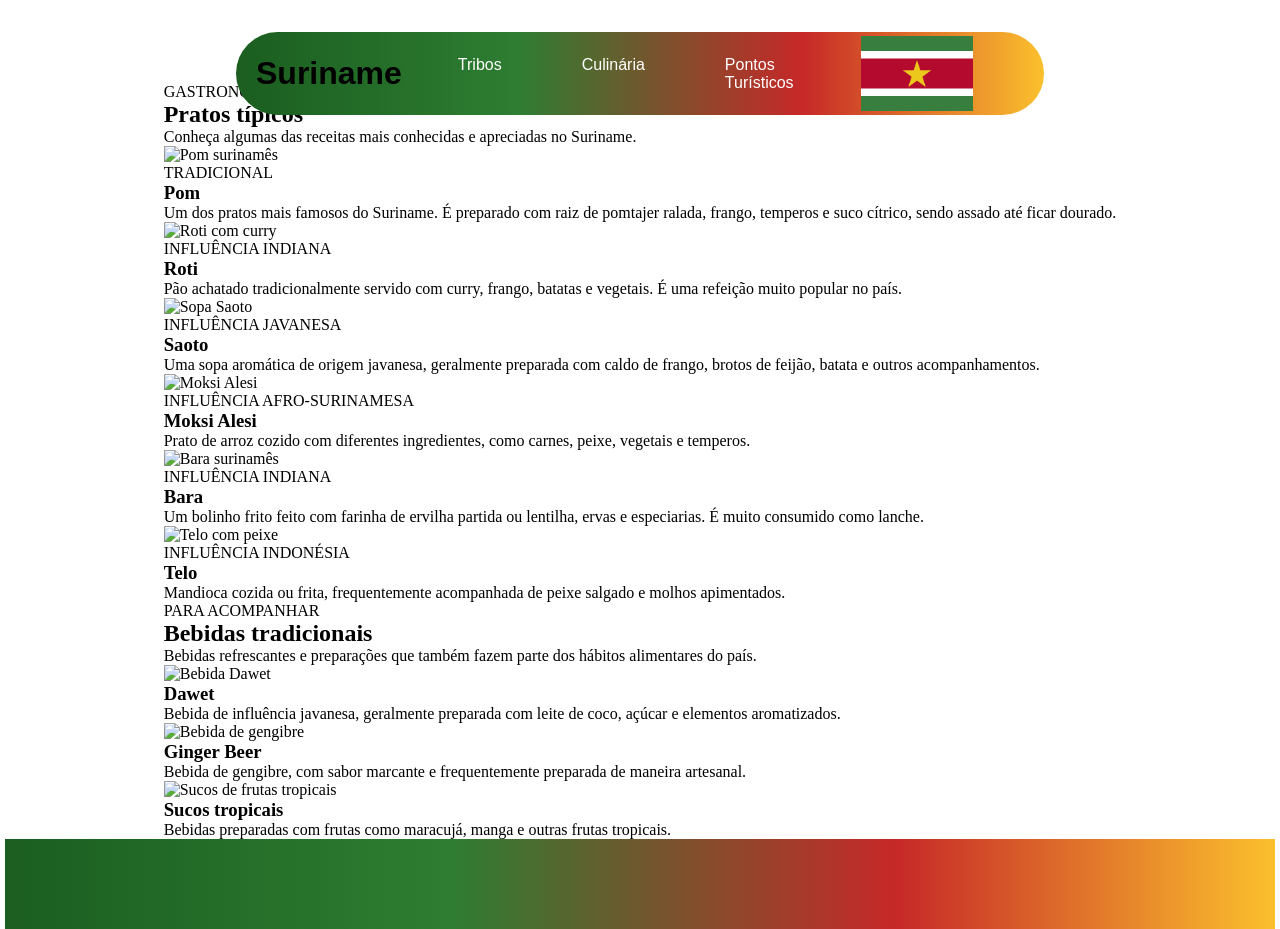
==== commit 1f2fbed8: "style separations" ====
--- a/Html/culinaria.html
+++ b/Html/culinaria.html
@@ -6,6 +6,7 @@
     <title>Culinária - Suriname</title>
     <link rel="stylesheet" href="/Css/style.css">
     <link rel="stylesheet" href="/Css/mediaquery.css">
+    <link rel="stylesheet" href="/Css/culinaria.css">
     <link rel="icon" href="/img/Flag_of_Suriname.svg.webp" type="image/.webp">
 </head>
 <body>
--- a/Css/style.css
+++ b/Css/style.css
@@ -122,756 +122,4 @@
     #2E7D32 35%,
     #C62828 70%,
     #FBC02D 100%)
-}
-
-/* home */
-
-.apresentacao,
-.numeros {
-    width: 100%;
-    box-sizing: border-box;
-}
-
-.apresentacao *,
-.numeros * {
-    box-sizing: border-box;
-}
-
-.apresentacao img {
-    width: 100%;
-    height: 100%;
-    object-fit: cover;
-    display: block;
-}
-
-.subtitulo {
-    display: inline-block;
-    color: #b18a35;
-    font-size: 0.8rem;
-    font-weight: 700;
-    letter-spacing: 3px;
-    margin-bottom: 12px;
-}
-
-.secao-titulo {
-    text-align: center;
-    max-width: 650px;
-    margin: 0 auto 45px;
-}
-
-.secao-titulo h2 {
-    color: #174c35;
-    font-size: clamp(1.8rem, 4vw, 2.6rem);
-    margin: 0 0 15px;
-}
-
-.secao-titulo p {
-    color: #777;
-    line-height: 1.7;
-    font-size: 1rem;
-}
-
-.apresentacao {
-    display: flex;
-    align-items: center;
-    justify-content: space-between;
-    gap: 60px;
-    padding: 100px 10%;
-    background: #f5f5ed;
-}
-
-.apresentacao-conteudo {
-    flex: 1;
-    max-width: 550px;
-}
-
-.apresentacao-conteudo h1 {
-    color: #174c35;
-    font-size: clamp(2.5rem, 5vw, 4.5rem);
-    line-height: 1.1;
-    margin: 10px 0 25px;
-}
-
-.apresentacao-conteudo p {
-    color: #626b64;
-    font-size: 1.1rem;
-    line-height: 1.9;
-}
-
-.apresentacao-imagem {
-    flex: 1;
-    height: 400px;
-    overflow: hidden;
-    border-radius: 20px;
-}
-
-.apresentacao-imagem img {
-    transition: transform 0.6s ease;
-}
-
-.apresentacao-imagem:hover img {
-    transform: scale(1.05);
-}
-
-.numeros {
-    padding: 100px 10%;
-    background: #ffffff;
-}
-
-.numeros-container {
-    display: grid;
-    grid-template-columns: repeat(4, 1fr);
-    gap: 20px;
-}
-
-.numero-card {
-    padding: 35px 25px;
-    background: #f5f5ed;
-    border-radius: 15px;
-    transition: transform 0.3s ease, box-shadow 0.3s ease;
-}
-
-.numero-card:hover {
-    transform: translateY(-8px);
-    box-shadow: 0 12px 30px rgba(0, 0, 0, 0.08);
-}
-
-.numero-card h3 {
-    color: #1c6847;
-    font-size: 1.8rem;
-    margin: 0 0 12px;
-}
-
-.numero-card h4 {
-    color: #333;
-    font-size: 1.05rem;
-    margin: 0 0 10px;
-}
-
-.numero-card p {
-    color: #777;
-    font-size: 0.9rem;
-    line-height: 1.6;
-    margin: 0;
-}
-
-/* tribos */
-
-#body-tribos {
-    font-family: Georgia, 'Times New Roman', Times, serif;
-    color: #222;
-    background-color: #f5f5ed;
-    
-}
-
-#main-tribos {
-    background-color: rgba(255,255,255,0.12);
-    backdrop-filter: blur(12px);
-    display: flex;
-    flex-direction: column; 
-    align-items: center;   
-    padding: 0 20px;  
-    margin: 4rem 10px 10px 10px;    
-    border: 1px solid rgba(255,255,255,0.2);
-    border-radius: 20px;
-}
-.tribos {
-    display: flex;
-    justify-content: center;
-    align-items: stretch;
-    gap: 20px;
-    padding: 20px;
-    flex-wrap: wrap;
-}
-
-.card {
-    width: 350px;
-    background: #fff3cd;
-    border-radius: 20px;
-    border: 2px solid #fac905;
-    display: flex;
-    flex-direction: column;
-    transition: transform 0.3s;
-}
-.card h2 {
-    color: #fff;
-    text-align: center;
-    font-size: 22px;
-    padding: 15px;
-    border-radius: 22px;
-}
-.card:hover{
-transform: translateY(-5px);
-}
-.aruaques {
-    background: #2E7D32;
-}
-.aruaques h2 {
-    background: green;
-}
-.aruaques:hover {
-    box-shadow: 10px 20px 30px #2E7D32;
-}
-.caraiba {
-    background: #FBC02D;
-}
-.caraiba h2 {
-    background: #FFCD00;
-}
-.caraiba:hover {
-    box-shadow: 10px 20px 30px #a37a10;
-}
-.warrius {
-    background: #C62828;
-}
-.warrius h2 {
-    background: rgb(145, 4, 4);
-}
-.warrius:hover{
-    box-shadow: 10px 20px 30px #7e0202;
-}
-.img-tribos {
-    width: 260px;
-    height: 390px;
-    display: block;
-}
-.card p {
-    margin: 5px;
-    font-size: 20px;
-    font-style: bold;
-}
-/* aba de culinaria */
-
-
-/* =====================================
-   CULINÁRIA - CONFIGURAÇÕES GERAIS
-===================================== */
-
-.culinaria-hero,
-.culinaria-introducao,
-.culinaria-pratos,
-.culinaria-influencias,
-.culinaria-ingredientes,
-.culinaria-bebidas,
-.culinaria-final {
-    width: 100%;
-    box-sizing: border-box;
-}
-
-.culinaria-hero *,
-.culinaria-introducao *,
-.culinaria-pratos *,
-.culinaria-influencias *,
-.culinaria-ingredientes *,
-.culinaria-bebidas *,
-.culinaria-final * {
-    box-sizing: border-box;
-}
-
-.culinaria-hero img,
-.culinaria-introducao img,
-.culinaria-pratos img,
-.culinaria-influencias img,
-.culinaria-ingredientes img,
-.culinaria-bebidas img {
-    display: block;
-    width: 100%;
-    height: 100%;
-    object-fit: cover;
-}
-
-.culinaria-subtitulo {
-    display: inline-block;
-    color: #b36c45;
-    font-size: 0.8rem;
-    font-weight: 700;
-    letter-spacing: 3px;
-    margin-bottom: 15px;
-}
-
-.culinaria-titulo-secao {
-    max-width: 680px;
-    margin: 0 auto 50px;
-    text-align: center;
-}
-
-.culinaria-titulo-secao h2 {
-    color: #49382d;
-    font-size: clamp(1.8rem, 4vw, 2.7rem);
-    margin: 0 0 15px;
-}
-
-.culinaria-titulo-secao p {
-    color: #81766c;
-    font-size: 1rem;
-    line-height: 1.8;
-}
-
-
-/* =====================================
-   HERO / APRESENTAÇÃO
-===================================== */
-
-.culinaria-hero {
-    display: flex;
-    align-items: center;
-    gap: 60px;
-    padding: 100px 10%;
-    background: #f5eee3;
-}
-
-.culinaria-hero-conteudo {
-    flex: 1;
-    max-width: 550px;
-}
-
-.culinaria-hero-conteudo h1 {
-    color: #49382d;
-    font-size: clamp(2.5rem, 5vw, 4.5rem);
-    line-height: 1.1;
-    margin: 10px 0 25px;
-}
-
-.culinaria-hero-conteudo p {
-    color: #81766c;
-    font-size: 1.1rem;
-    line-height: 1.9;
-    margin-bottom: 35px;
-}
-
-.culinaria-hero-imagem {
-    flex: 1;
-    height: 430px;
-    overflow: hidden;
-    border-radius: 20px;
-}
-
-.culinaria-hero-imagem img {
-    transition: transform 0.6s ease;
-}
-
-.culinaria-hero-imagem:hover img {
-    transform: scale(1.05);
-}
-
-.culinaria-botao {
-    display: inline-block;
-    padding: 15px 30px;
-    background: #a85f3d;
-    color: #fff !important;
-    text-decoration: none;
-    font-weight: 600;
-    border-radius: 8px;
-    transition: background 0.3s ease, transform 0.3s ease;
-}
-
-.culinaria-botao:hover {
-    background: #82472e;
-    transform: translateY(-3px);
-}
-
-
-/* =====================================
-   INTRODUÇÃO
-===================================== */
-
-.culinaria-introducao {
-    display: flex;
-    align-items: center;
-    gap: 65px;
-    padding: 100px 10%;
-    background: #fffdf9;
-}
-
-.culinaria-introducao-imagem {
-    flex: 1;
-    height: 450px;
-    overflow: hidden;
-    border-radius: 18px;
-}
-
-.culinaria-introducao-imagem img {
-    transition: transform 0.6s ease;
-}
-
-.culinaria-introducao-imagem:hover img {
-    transform: scale(1.05);
-}
-
-.culinaria-introducao-conteudo {
-    flex: 1;
-}
-
-.culinaria-introducao-conteudo h2 {
-    color: #49382d;
-    font-size: clamp(2rem, 4vw, 2.7rem);
-    margin: 5px 0 25px;
-}
-
-.culinaria-introducao-conteudo p {
-    color: #81766c;
-    font-size: 1rem;
-    line-height: 1.9;
-    margin-bottom: 18px;
-}
-
-
-/* =====================================
-   PRATOS TÍPICOS
-===================================== */
-
-.culinaria-pratos {
-    padding: 100px 10%;
-    background: #f5eee3;
-}
-
-.culinaria-pratos-container {
-    display: grid;
-    grid-template-columns: repeat(3, 1fr);
-    gap: 30px;
-}
-
-.culinaria-prato-card {
-    overflow: hidden;
-    background: #fffdf9;
-    border-radius: 15px;
-    transition: transform 0.35s ease, box-shadow 0.35s ease;
-}
-
-.culinaria-prato-card:hover {
-    transform: translateY(-8px);
-    box-shadow: 0 15px 35px rgba(73, 56, 45, 0.12);
-}
-
-.culinaria-prato-imagem {
-    height: 240px;
-    overflow: hidden;
-}
-
-.culinaria-prato-imagem img {
-    transition: transform 0.5s ease;
-}
-
-.culinaria-prato-card:hover img {
-    transform: scale(1.06);
-}
-
-.culinaria-prato-conteudo {
-    padding: 25px;
-}
-
-.culinaria-prato-categoria {
-    display: inline-block;
-    color: #a85f3d;
-    font-size: 0.7rem;
-    font-weight: 700;
-    letter-spacing: 1.5px;
-    margin-bottom: 12px;
-}
-
-.culinaria-prato-conteudo h3 {
-    color: #49382d;
-    font-size: 1.5rem;
-    margin: 0 0 12px;
-}
-
-.culinaria-prato-conteudo p {
-    color: #81766c;
-    font-size: 0.95rem;
-    line-height: 1.8;
-    margin: 0;
-}
-
-
-/* =====================================
-   INFLUÊNCIAS CULTURAIS
-===================================== */
-
-.culinaria-influencias {
-    padding: 100px 10%;
-    background: #fffdf9;
-}
-
-.culinaria-influencias-container {
-    display: grid;
-    grid-template-columns: repeat(4, 1fr);
-    gap: 25px;
-}
-
-.culinaria-influencia-card {
-    text-align: center;
-    overflow: hidden;
-    background: #f5eee3;
-    border-radius: 15px;
-    padding-bottom: 25px;
-    transition: transform 0.3s ease, box-shadow 0.3s ease;
-}
-
-.culinaria-influencia-card:hover {
-    transform: translateY(-7px);
-    box-shadow: 0 12px 25px rgba(73, 56, 45, 0.1);
-}
-
-.culinaria-influencia-card img {
-    height: 190px;
-    margin-bottom: 20px;
-    transition: transform 0.5s ease;
-}
-
-.culinaria-influencia-card:hover img {
-    transform: scale(1.05);
-}
-
-.culinaria-influencia-card h3 {
-    color: #49382d;
-    font-size: 1.2rem;
-    margin: 0 15px 10px;
-}
-
-.culinaria-influencia-card p {
-    color: #81766c;
-    font-size: 0.9rem;
-    line-height: 1.7;
-    margin: 0 18px;
-}
-
-
-/* =====================================
-   INGREDIENTES
-===================================== */
-
-.culinaria-ingredientes {
-    display: flex;
-    align-items: center;
-    gap: 60px;
-    padding: 100px 10%;
-    background: #e9eddf;
-}
-
-.culinaria-ingredientes-conteudo {
-    flex: 1;
-}
-
-.culinaria-ingredientes-conteudo h2 {
-    color: #3e533b;
-    font-size: clamp(2rem, 4vw, 2.7rem);
-    margin: 5px 0 20px;
-}
-
-.culinaria-ingredientes-conteudo p {
-    color: #6f7967;
-    font-size: 1rem;
-    line-height: 1.9;
-    margin-bottom: 25px;
-}
-
-.culinaria-ingredientes-lista {
-    display: grid;
-    grid-template-columns: repeat(2, 1fr);
-    gap: 15px;
-    padding: 0;
-    list-style: none;
-}
-
-.culinaria-ingredientes-lista li {
-    color: #3e533b;
-    font-weight: 600;
-    padding: 12px 15px;
-    background: rgba(255, 255, 255, 0.55);
-    border-radius: 8px;
-}
-
-.culinaria-ingredientes-lista li::before {
-    content: "✦";
-    color: #a85f3d;
-    margin-right: 10px;
-}
-
-.culinaria-ingredientes-imagem {
-    flex: 1;
-    height: 430px;
-    overflow: hidden;
-    border-radius: 18px;
-}
-
-.culinaria-ingredientes-imagem img {
-    transition: transform 0.6s ease;
-}
-
-.culinaria-ingredientes-imagem:hover img {
-    transform: scale(1.05);
-}
-
-
-/* =====================================
-   BEBIDAS
-===================================== */
-
-.culinaria-bebidas {
-    padding: 100px 10%;
-    background: #fffdf9;
-}
-
-.culinaria-bebidas-container {
-    display: grid;
-    grid-template-columns: repeat(3, 1fr);
-    gap: 30px;
-}
-
-.culinaria-bebida-card {
-    overflow: hidden;
-    background: #f5eee3;
-    border-radius: 15px;
-    transition: transform 0.3s ease, box-shadow 0.3s ease;
-}
-
-.culinaria-bebida-card:hover {
-    transform: translateY(-8px);
-    box-shadow: 0 12px 30px rgba(73, 56, 45, 0.1);
-}
-
-.culinaria-bebida-card img {
-    height: 240px;
-    transition: transform 0.5s ease;
-}
-
-.culinaria-bebida-card:hover img {
-    transform: scale(1.05);
-}
-
-.culinaria-bebida-card h3 {
-    color: #49382d;
-    font-size: 1.3rem;
-    margin: 22px 22px 10px;
-}
-
-.culinaria-bebida-card p {
-    color: #81766c;
-    font-size: 0.95rem;
-    line-height: 1.8;
-    margin: 0 22px 25px;
-}
-
-
-/* =====================================
-   FINAL
-===================================== */
-
-.culinaria-final {
-    text-align: center;
-    padding: 100px 10%;
-    background: #49382d;
-}
-
-.culinaria-final .culinaria-subtitulo {
-    color: #e1ad75;
-}
-
-.culinaria-final h2 {
-    max-width: 800px;
-    margin: 10px auto 25px;
-    color: #fffdf9;
-    font-size: clamp(2rem, 4vw, 3.2rem);
-    line-height: 1.2;
-}
-
-.culinaria-final p {
-    max-width: 650px;
-    margin: 0 auto 35px;
-    color: #ded2c5;
-    font-size: 1rem;
-    line-height: 1.9;
-}
-
-
-/* =====================================
-   RESPONSIVIDADE
-===================================== */
-
-@media (max-width: 1000px) {
-
-    .culinaria-pratos-container {
-        grid-template-columns: repeat(2, 1fr);
-    }
-
-    .culinaria-influencias-container {
-        grid-template-columns: repeat(2, 1fr);
-    }
-
-    .culinaria-hero,
-    .culinaria-introducao,
-    .culinaria-ingredientes {
-        gap: 35px;
-        padding: 75px 6%;
-    }
-
-    .culinaria-pratos,
-    .culinaria-influencias,
-    .culinaria-bebidas {
-        padding: 75px 6%;
-    }
-
-}
-
-@media (max-width: 700px) {
-
-    .culinaria-hero,
-    .culinaria-introducao,
-    .culinaria-ingredientes {
-        flex-direction: column;
-        padding: 60px 6%;
-    }
-
-    .culinaria-hero-imagem,
-    .culinaria-introducao-imagem,
-    .culinaria-ingredientes-imagem {
-        width: 100%;
-        height: 300px;
-    }
-
-    .culinaria-hero-conteudo,
-    .culinaria-introducao-conteudo,
-    .culinaria-ingredientes-conteudo {
-        width: 100%;
-    }
-
-    .culinaria-bebidas-container {
-        grid-template-columns: repeat(2, 1fr);
-    }
-
-    .culinaria-titulo-secao {
-        margin-bottom: 35px;
-    }
-
-}
-
-@media (max-width: 500px) {
-
-    .culinaria-pratos-container,
-    .culinaria-influencias-container,
-    .culinaria-bebidas-container {
-        grid-template-columns: 1fr;
-    }
-
-    .culinaria-ingredientes-lista {
-        grid-template-columns: 1fr;
-    }
-
-    .culinaria-hero-conteudo h1 {
-        font-size: 2.5rem;
-    }
-
-    .culinaria-pratos,
-    .culinaria-influencias,
-    .culinaria-bebidas {
-        padding: 55px 5%;
-    }
-
-    .culinaria-final {
-        padding: 70px 6%;
-    }
-
-}
-
-
-/* pontos turisticos */+}
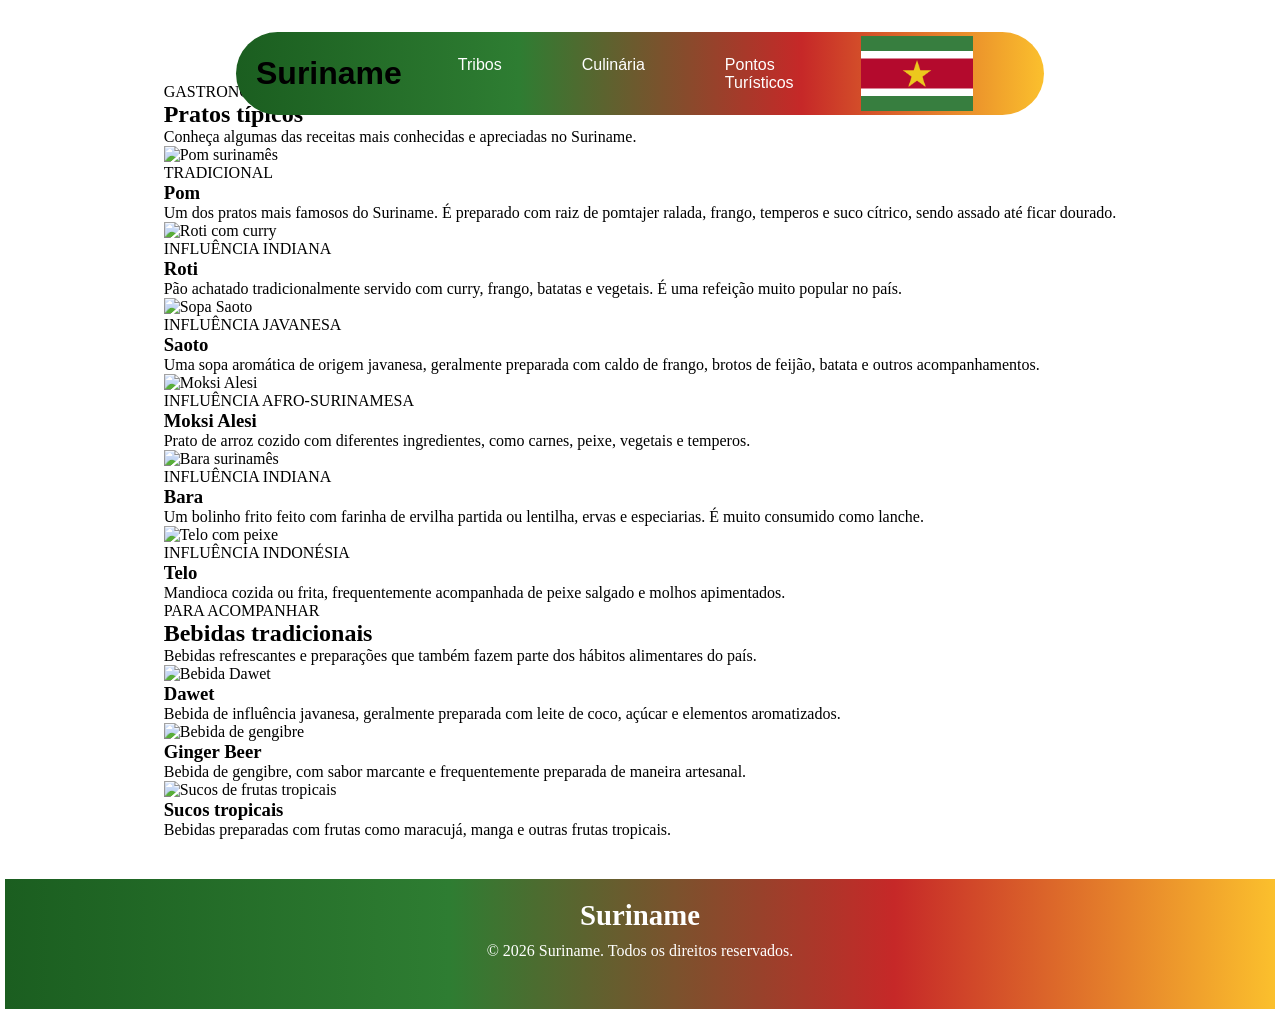
==== commit a8f0c268: "Finish tribos and pontos turisticos" ====
--- a/Html/culinaria.html
+++ b/Html/culinaria.html
@@ -17,7 +17,7 @@
             <ul class="roboto-header">
                 <li><a href="tribos.html" class="texto-aumenta">Tribos</a></li>
                 <li><a href="culinaria.html" class="texto-aumenta">Culinária</a></li>
-                <li><a href="ptsturiscos.html" class="texto-aumenta">Pontos Turísticos</a></li>
+                <li><a href="ptsturisticos.html" class="texto-aumenta">Pontos Turísticos</a></li>
             </ul>
         </nav>
         <img src="/img/Flag_of_Suriname.svg.webp" alt="bandeira-suriname" id="band-sur">
@@ -199,10 +199,10 @@
         </section>
     </main>
 
-    <footer>
-        
+    <footer class="footer-pontos">
+    <h1>Suriname</h1>
+    <p>© 2026 Suriname. Todos os direitos reservados.</p>
     </footer>
-
     <script src="/Script/script.js">
 
     </script>
--- a/Css/style.css
+++ b/Css/style.css
@@ -122,4 +122,17 @@
     #2E7D32 35%,
     #C62828 70%,
     #FBC02D 100%)
+}
+
+.footer-pontos {
+    background-color: #2E7D32;
+    color: white;
+    text-align: center;
+    padding: 20px 0;
+    margin-top: 40px;
+}
+
+.footer-pontos h1 {
+    font-size: 1.8rem;
+    margin-bottom: 10px;
 }
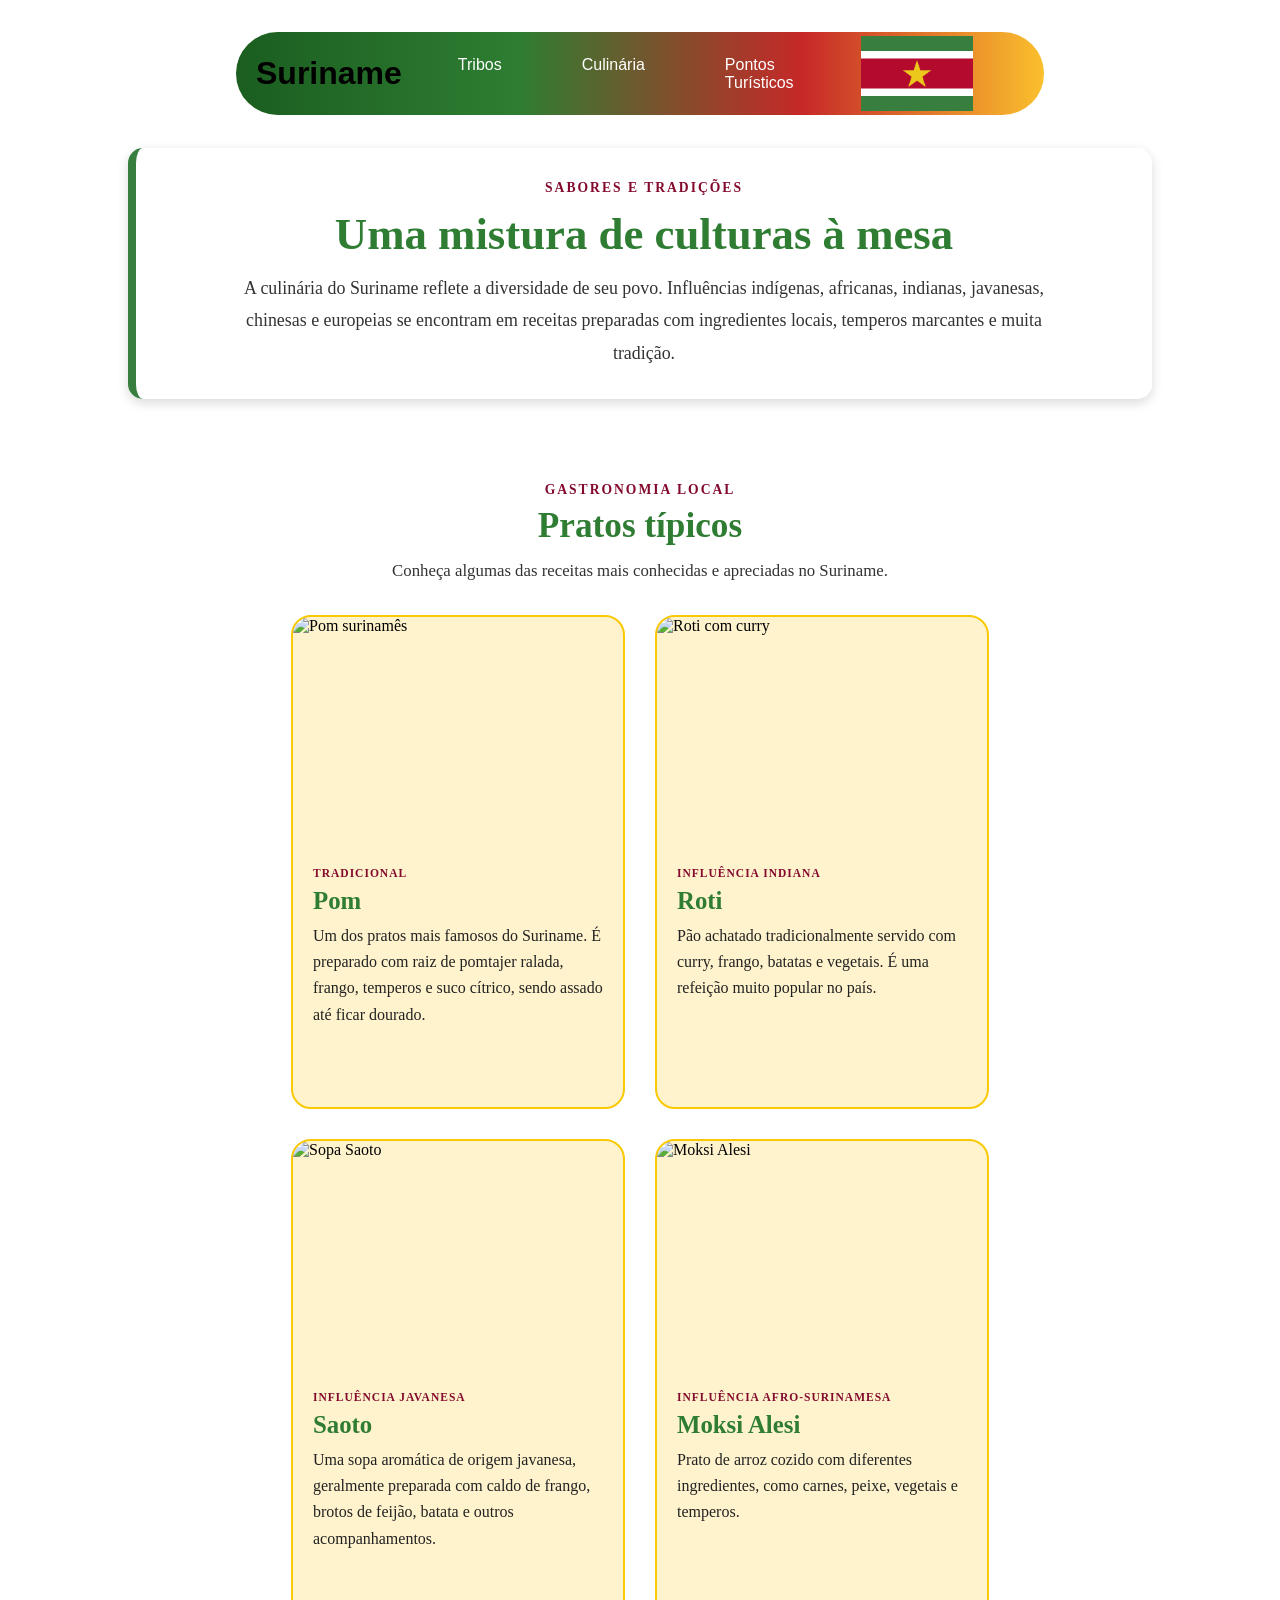
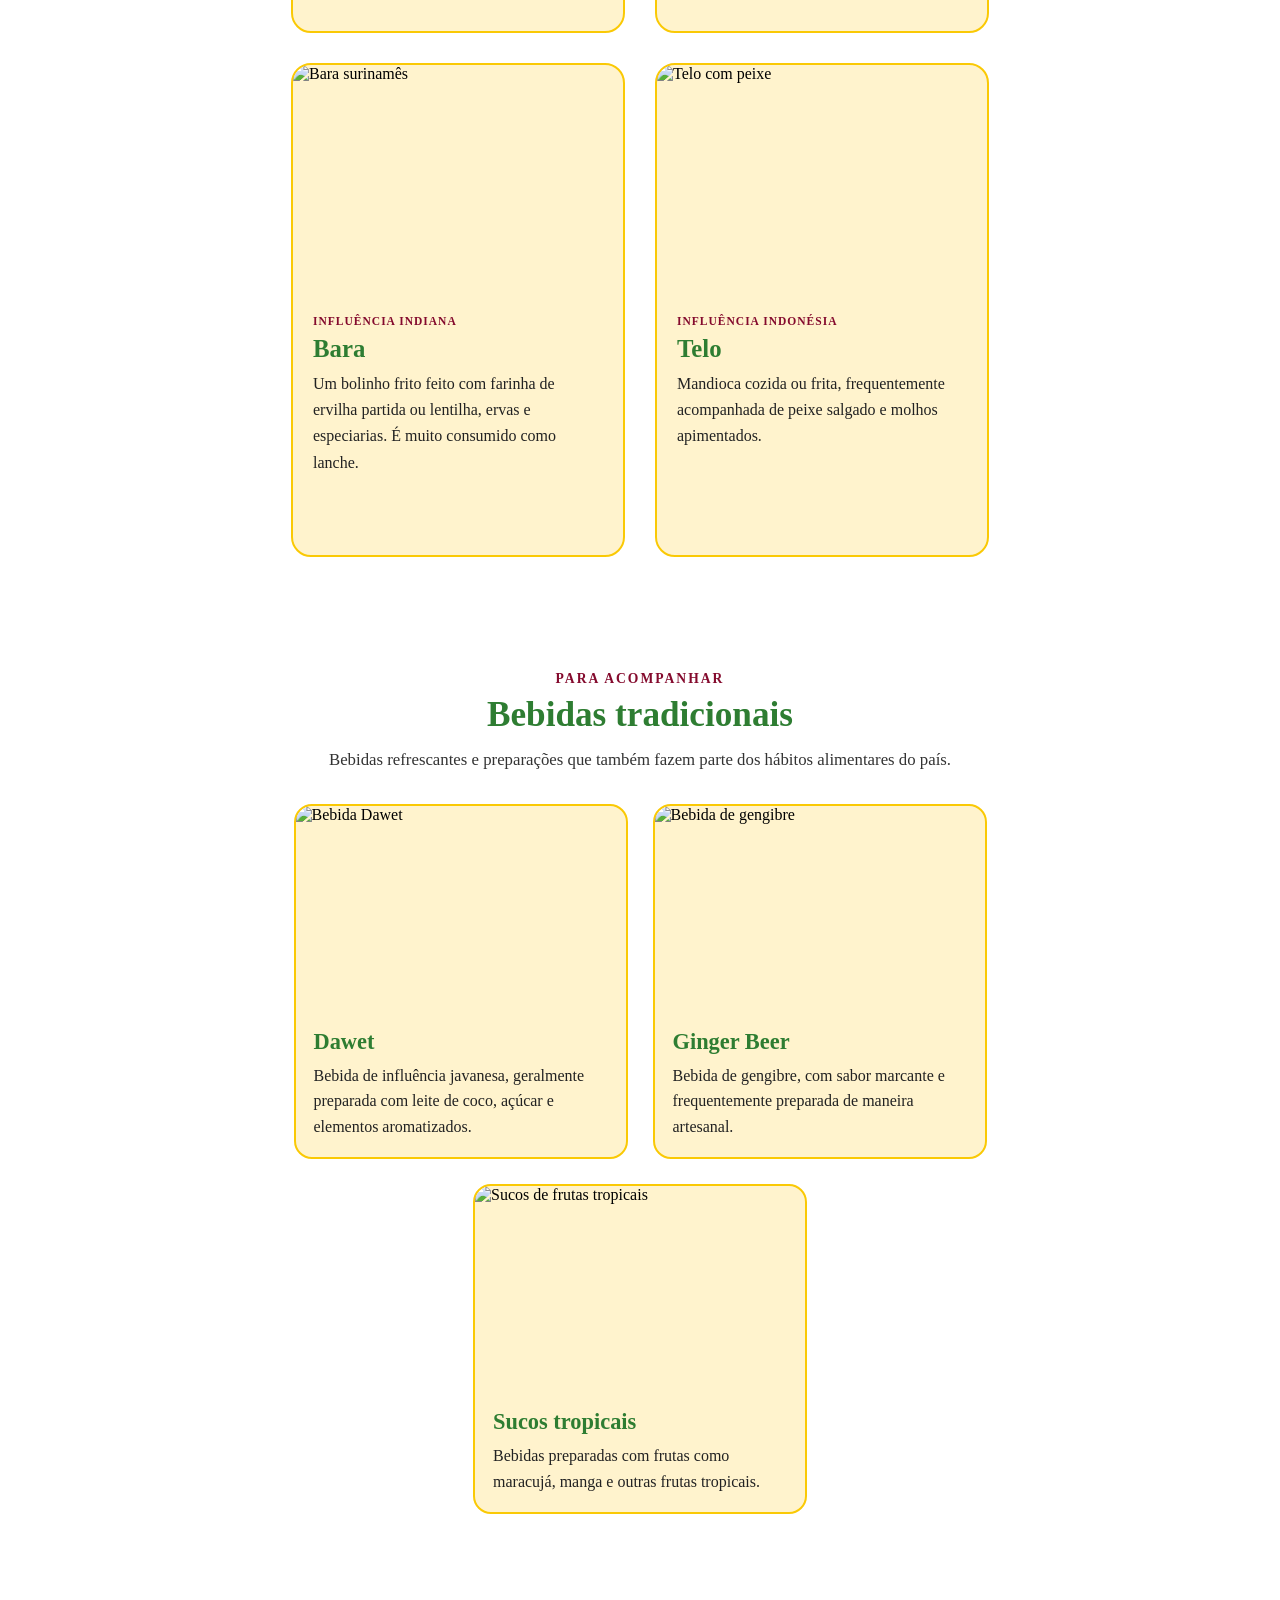
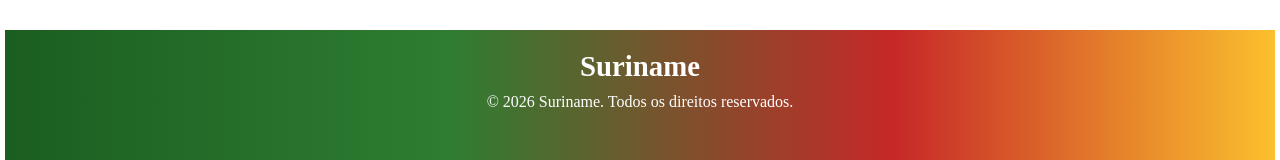
==== commit 10259760: "index e culinaria" ====
--- a/Html/culinaria.html
+++ b/Html/culinaria.html
@@ -1,5 +1,5 @@
 <!DOCTYPE html>
-<html lang="en">
+<html lang="pt-br">
 <head>
     <meta charset="UTF-8">
     <meta name="viewport" content="width=device-width, initial-scale=1.0">
@@ -7,204 +7,137 @@
     <link rel="stylesheet" href="/Css/style.css">
     <link rel="stylesheet" href="/Css/mediaquery.css">
     <link rel="stylesheet" href="/Css/culinaria.css">
-    <link rel="icon" href="/img/Flag_of_Suriname.svg.webp" type="image/.webp">
+    <link rel="icon" href="/img/Flag_of_Suriname.svg.webp" type="image/webp">
 </head>
 <body>
-<div id="header-div">
-    <header>
-        <h1 class="ubuntu-bold texto-aumenta"><a href="index.html">Suriname</a></h1>
-        <nav id="navbar">
-            <ul class="roboto-header">
-                <li><a href="tribos.html" class="texto-aumenta">Tribos</a></li>
-                <li><a href="culinaria.html" class="texto-aumenta">Culinária</a></li>
-                <li><a href="ptsturisticos.html" class="texto-aumenta">Pontos Turísticos</a></li>
-            </ul>
-        </nav>
-        <img src="/img/Flag_of_Suriname.svg.webp" alt="bandeira-suriname" id="band-sur">
+    <div id="header-div">
+        <header>
+            <h1 class="ubuntu-bold texto-aumenta"><a href="index.html">Suriname</a></h1>
+            <nav id="navbar">
+                <ul class="roboto-header">
+                    <li><a href="tribos.html" class="texto-aumenta">Tribos</a></li>
+                    <li><a href="culinaria.html" class="texto-aumenta">Culinária</a></li>
+                    <li><a href="ptsturisticos.html" class="texto-aumenta">Pontos Turísticos</a></li>
+                </ul>
+            </nav>
+            <img src="/img/Flag_of_Suriname.svg.webp" alt="Bandeira do Suriname" id="band-sur">
+            <menu>
+                <img src="/img/burger-menu-svgrepo-com.svg" id="burger-menu-icon" alt="Abrir menu" onclick="alterarmenu()">
+            </menu>
+        </header>
+    </div>
 
-        <menu>
-            <img src="/img/burger-menu-svgrepo-com.svg" id="burger-menu-icon" onclick="alterarmenu()">
-        </menu>
-    </header>
-    </div>
     <nav id="menu-nav" class="escondido">
         <ul>
             <li><a href="index.html" class="texto-aumenta">Home</a></li>
             <li><a href="tribos.html" class="texto-aumenta">Tribos</a></li>
             <li><a href="culinaria.html" class="texto-aumenta">Culinária</a></li>
-            <li><a href="ptsturiscos.html" class="texto-aumenta">Pontos Turísticos</a></li>
+            <li><a href="ptsturisticos.html" class="texto-aumenta">Pontos Turísticos</a></li>
         </ul>
     </nav>
 
-    <main>
-        <!-- PRATOS TÍPICOS -->
+    <main id="main-culinaria">
+        <section class="culinaria-introducao">
+            <span class="culinaria-etiqueta">SABORES E TRADIÇÕES</span>
+            <h2>Uma mistura de culturas à mesa</h2>
+            <p>
+                A culinária do Suriname reflete a diversidade de seu povo. Influências indígenas,
+                africanas, indianas, javanesas, chinesas e europeias se encontram em receitas
+                preparadas com ingredientes locais, temperos marcantes e muita tradição.
+            </p>
+        </section>
+
         <section class="culinaria-pratos" id="pratos">
             <div class="culinaria-titulo-secao">
                 <span class="culinaria-subtitulo">GASTRONOMIA LOCAL</span>
                 <h2>Pratos típicos</h2>
-                <p>
-                    Conheça algumas das receitas mais conhecidas
-                    e apreciadas no Suriname.
-                </p>
+                <p>Conheça algumas das receitas mais conhecidas e apreciadas no Suriname.</p>
             </div>
+
             <div class="culinaria-pratos-container">
-                <!-- POM -->
                 <article class="culinaria-prato-card">
-                    <div class="culinaria-prato-imagem">
-                        <img src="imagens/pom.jpg" alt="Pom surinamês">
-                    </div>
+                    <div class="culinaria-prato-imagem"><img src="/imagens/pom.jpg" alt="Pom surinamês"></div>
                     <div class="culinaria-prato-conteudo">
-                        <span class="culinaria-prato-categoria">
-                            TRADICIONAL
-                        </span>
+                        <span class="culinaria-prato-categoria">TRADICIONAL</span>
                         <h3>Pom</h3>
-                        <p>
-                            Um dos pratos mais famosos do Suriname.
-                            É preparado com raiz de pomtajer ralada,
-                            frango, temperos e suco cítrico, sendo
-                            assado até ficar dourado.
-                        </p>
+                        <p>Um dos pratos mais famosos do Suriname. É preparado com raiz de pomtajer ralada, frango, temperos e suco cítrico, sendo assado até ficar dourado.</p>
                     </div>
                 </article>
-                <!-- ROTI -->
+
                 <article class="culinaria-prato-card">
-                    <div class="culinaria-prato-imagem">
-                        <img src="imagens/roti.jpg" alt="Roti com curry">
-                    </div>
+                    <div class="culinaria-prato-imagem"><img src="/imagens/roti.jpg" alt="Roti com curry"></div>
                     <div class="culinaria-prato-conteudo">
-                        <span class="culinaria-prato-categoria">
-                            INFLUÊNCIA INDIANA
-                        </span>
+                        <span class="culinaria-prato-categoria">INFLUÊNCIA INDIANA</span>
                         <h3>Roti</h3>
-                        <p>
-                            Pão achatado tradicionalmente servido
-                            com curry, frango, batatas e vegetais.
-                            É uma refeição muito popular no país.
-                        </p>
+                        <p>Pão achatado tradicionalmente servido com curry, frango, batatas e vegetais. É uma refeição muito popular no país.</p>
                     </div>
                 </article>
-                <!-- SAOTO -->
+
                 <article class="culinaria-prato-card">
-                    <div class="culinaria-prato-imagem">
-                        <img src="imagens/saoto.jpg" alt="Sopa Saoto">
-                    </div>
+                    <div class="culinaria-prato-imagem"><img src="/imagens/saoto.jpg" alt="Sopa Saoto"></div>
                     <div class="culinaria-prato-conteudo">
-                        <span class="culinaria-prato-categoria">
-                            INFLUÊNCIA JAVANESA
-                        </span>
+                        <span class="culinaria-prato-categoria">INFLUÊNCIA JAVANESA</span>
                         <h3>Saoto</h3>
-                        <p>
-                            Uma sopa aromática de origem javanesa,
-                            geralmente preparada com caldo de frango,
-                            brotos de feijão, batata e outros acompanhamentos.
-                        </p>
+                        <p>Uma sopa aromática de origem javanesa, geralmente preparada com caldo de frango, brotos de feijão, batata e outros acompanhamentos.</p>
                     </div>
                 </article>
-                <!-- MOKSI ALESI -->
+
                 <article class="culinaria-prato-card">
-
-                    <div class="culinaria-prato-imagem">
-                        <img src="imagens/moksi-alesi.jpg"
-                             alt="Moksi Alesi">
-                    </div>
-
+                    <div class="culinaria-prato-imagem"><img src="/imagens/moksi-alesi.jpg" alt="Moksi Alesi"></div>
                     <div class="culinaria-prato-conteudo">
-                        <span class="culinaria-prato-categoria">
-                            INFLUÊNCIA AFRO-SURINAMESA
-                        </span>
+                        <span class="culinaria-prato-categoria">INFLUÊNCIA AFRO-SURINAMESA</span>
                         <h3>Moksi Alesi</h3>
-                        <p>
-                            Prato de arroz cozido com diferentes
-                            ingredientes, como carnes, peixe,
-                            vegetais e temperos.
-                        </p>
-                    </div>
-
-                </article>
-                <!-- BARA -->
-                <article class="culinaria-prato-card">
-                    <div class="culinaria-prato-imagem">
-                        <img src="imagens/bara.jpg" alt="Bara surinamês">
-                    </div>
-                    <div class="culinaria-prato-conteudo">
-                        <span class="culinaria-prato-categoria">
-                            INFLUÊNCIA INDIANA
-                        </span>
-                        <h3>Bara</h3>
-                        <p>
-                            Um bolinho frito feito com farinha de
-                            ervilha partida ou lentilha, ervas e
-                            especiarias. É muito consumido como lanche.
-                        </p>
+                        <p>Prato de arroz cozido com diferentes ingredientes, como carnes, peixe, vegetais e temperos.</p>
                     </div>
                 </article>
-                <!-- TELO -->
+
                 <article class="culinaria-prato-card">
-                    <div class="culinaria-prato-imagem">
-                        <img src="imagens/telo.jpg" alt="Telo com peixe">
+                    <div class="culinaria-prato-imagem"><img src="/imagens/bara.jpg" alt="Bara surinamês"></div>
+                    <div class="culinaria-prato-conteudo">
+                        <span class="culinaria-prato-categoria">INFLUÊNCIA INDIANA</span>
+                        <h3>Bara</h3>
+                        <p>Um bolinho frito feito com farinha de ervilha partida ou lentilha, ervas e especiarias. É muito consumido como lanche.</p>
                     </div>
+                </article>
+
+                <article class="culinaria-prato-card">
+                    <div class="culinaria-prato-imagem"><img src="/imagens/telo.jpg" alt="Telo com peixe"></div>
                     <div class="culinaria-prato-conteudo">
-                        <span class="culinaria-prato-categoria">
-                            INFLUÊNCIA INDONÉSIA
-                        </span>
+                        <span class="culinaria-prato-categoria">INFLUÊNCIA INDONÉSIA</span>
                         <h3>Telo</h3>
-                        <p>
-                            Mandioca cozida ou frita, frequentemente
-                            acompanhada de peixe salgado e molhos
-                            apimentados.
-                        </p>
+                        <p>Mandioca cozida ou frita, frequentemente acompanhada de peixe salgado e molhos apimentados.</p>
                     </div>
                 </article>
             </div>
-        <!-- BEBIDAS -->
+        </section>
+
         <section class="culinaria-bebidas">
             <div class="culinaria-titulo-secao">
                 <span class="culinaria-subtitulo">PARA ACOMPANHAR</span>
                 <h2>Bebidas tradicionais</h2>
-                <p>
-                    Bebidas refrescantes e preparações que também
-                    fazem parte dos hábitos alimentares do país.
-                </p>
+                <p>Bebidas refrescantes e preparações que também fazem parte dos hábitos alimentares do país.</p>
             </div>
             <div class="culinaria-bebidas-container">
                 <article class="culinaria-bebida-card">
-                    <img src="imagens/dawet.jpg" alt="Bebida Dawet">
-                    <h3>Dawet</h3>
-                    <p>
-                        Bebida de influência javanesa, geralmente
-                        preparada com leite de coco, açúcar e
-                        elementos aromatizados.
-                    </p>
+                    <img src="/imagens/dawet.jpg" alt="Bebida Dawet">
+                    <div><h3>Dawet</h3><p>Bebida de influência javanesa, geralmente preparada com leite de coco, açúcar e elementos aromatizados.</p></div>
                 </article>
                 <article class="culinaria-bebida-card">
-                    <img src="imagens/ginger-beer.jpg"
-                         alt="Bebida de gengibre">
-                    <h3>Ginger Beer</h3>
-                    <p>
-                        Bebida de gengibre, com sabor marcante
-                        e frequentemente preparada de maneira
-                        artesanal.
-                    </p>
+                    <img src="/imagens/ginger-beer.jpg" alt="Bebida de gengibre">
+                    <div><h3>Ginger Beer</h3><p>Bebida de gengibre, com sabor marcante e frequentemente preparada de maneira artesanal.</p></div>
                 </article>
                 <article class="culinaria-bebida-card">
-                    <img src="imagens/sucos-tropicais.jpg"
-                         alt="Sucos de frutas tropicais">
-                    <h3>Sucos tropicais</h3>
-                    <p>
-                        Bebidas preparadas com frutas como maracujá,
-                        manga e outras frutas tropicais.
-                    </p>
+                    <img src="/imagens/sucos-tropicais.jpg" alt="Sucos de frutas tropicais">
+                    <div><h3>Sucos tropicais</h3><p>Bebidas preparadas com frutas como maracujá, manga e outras frutas tropicais.</p></div>
                 </article>
             </div>
         </section>
     </main>
 
     <footer class="footer-pontos">
-    <h1>Suriname</h1>
-    <p>© 2026 Suriname. Todos os direitos reservados.</p>
+        <h1>Suriname</h1>
+        <p>© 2026 Suriname. Todos os direitos reservados.</p>
     </footer>
-    <script src="/Script/script.js">
-
-    </script>
+    <script src="/Script/script.js"></script>
 </body>
-</html>+</html>
--- a/Css/style.css
+++ b/Css/style.css
@@ -135,4 +135,165 @@
 .footer-pontos h1 {
     font-size: 1.8rem;
     margin-bottom: 10px;
-}+}
+
+
+/* HOME - estilos exclusivos da página inicial */
+#main-home {
+    width: 100%;
+    padding-top: 20px;
+}
+
+.home-destaque {
+    position: relative;
+    width: 100%;
+    margin: 35px auto 30px;
+    overflow: hidden;
+    border-radius: 20px;
+    box-shadow: 0 8px 24px rgba(0,0,0,.2);
+}
+
+#carrossel {
+    display: block;
+    width: 100%;
+    height: 430px;
+    margin: 0;
+    object-fit: cover;
+}
+
+.home-chamada {
+    position: absolute;
+    inset: auto 0 0;
+    padding: 35px 5%;
+    color: white;
+    background: linear-gradient(transparent, rgba(0,0,0,.78));
+}
+
+.home-chamada span, .home-etiqueta {
+    color: #fac905;
+    font-weight: 800;
+    letter-spacing: 2px;
+}
+
+.home-chamada h2 {
+    max-width: 780px;
+    margin: 10px 0;
+    font-size: clamp(2rem, 4vw, 3.2rem);
+    line-height: 1.12;
+}
+
+.home-chamada p {
+    font-size: 1.1rem;
+}
+
+.home-apresentacao {
+    display: grid;
+    grid-template-columns: 2fr 1fr;
+    gap: 25px;
+    align-items: stretch;
+    margin: 35px 10px;
+}
+
+.home-texto, .home-destaque-lateral, .home-explorar {
+    padding: 30px;
+    border-radius: 18px;
+    background: rgba(255,255,255,.88);
+    box-shadow: 0 4px 14px rgba(0,0,0,.12);
+}
+
+.home-texto {
+    border-left: 8px solid #377E3F;
+}
+
+.home-texto h2 {
+    color: #2E7D32;
+    font-size: 2rem;
+    margin: 10px 0 18px;
+}
+
+.home-texto p, .home-destaque-lateral p {
+    color: #333;
+    font-size: 1.08rem;
+    line-height: 1.8;
+    margin-top: 10px;
+}
+
+.home-destaque-lateral {
+    display: flex;
+    flex-direction: column;
+    justify-content: center;
+    background: #fff3cd;
+    border: 2px solid #fac905;
+}
+
+.home-destaque-lateral h3 {
+    color: #840A2D;
+    font-size: 1.55rem;
+}
+
+.home-explorar {
+    margin: 35px 10px;
+    text-align: center;
+    background: rgba(255,255,255,.72);
+}
+
+.home-explorar > h2 {
+    color: #2E7D32;
+    font-size: 2rem;
+    margin-bottom: 8px;
+}
+
+.home-explorar > p {
+    color: #333;
+    margin-bottom: 25px;
+}
+
+.home-links {
+    display: flex;
+    flex-wrap: wrap;
+    justify-content: center;
+    gap: 20px;
+}
+
+.home-links a {
+    display: flex;
+    flex-direction: column;
+    gap: 10px;
+    width: 230px;
+    padding: 22px;
+    color: #222;
+    text-decoration: none;
+    text-align: left;
+    background: #fff3cd;
+    border: 2px solid #fac905;
+    border-radius: 15px;
+    transition: transform .3s, box-shadow .3s;
+}
+
+.home-links a:hover {
+    transform: translateY(-5px);
+    box-shadow: 0 10px 22px rgba(46,125,50,.25);
+}
+
+.home-links strong {
+    color: #2E7D32;
+    font-size: 1.3rem;
+}
+
+.home-links span {
+    line-height: 1.5;
+}
+
+@media (max-width: 760px) {
+    #carrossel { height: 360px; }
+    .home-apresentacao { grid-template-columns: 1fr; }
+    .home-chamada { padding: 25px 20px; }
+    .home-chamada p { font-size: .95rem; }
+    .home-texto, .home-destaque-lateral, .home-explorar { padding: 22px; }
+}
+
+@media (max-width: 480px) {
+    #carrossel { height: 320px; }
+    .home-chamada h2 { font-size: 1.8rem; }
+    .home-links a { width: 100%; }
+}
--- a/Css/culinaria.css
+++ b/Css/culinaria.css
@@ -0,0 +1,193 @@
+/* Página de culinária - estilos isolados para não interferir nas outras páginas */
+#main-culinaria {
+    width: 100%;
+    padding-top: 25px;
+}
+
+.culinaria-introducao {
+    max-width: 1000px;
+    margin: 40px auto;
+    padding: 30px;
+    background: rgba(255,255,255,0.9);
+    border-left: 8px solid #377E3F;
+    border-radius: 15px;
+    box-shadow: 0 4px 12px rgba(0,0,0,0.15);
+    text-align: center;
+}
+
+.culinaria-etiqueta, .culinaria-subtitulo {
+    color: #840A2D;
+    font-size: .85rem;
+    font-weight: 800;
+    letter-spacing: 2px;
+}
+
+.culinaria-introducao h2 {
+    color: #2E7D32;
+    font-size: clamp(2rem, 4vw, 2.8rem);
+    margin: 12px 0;
+}
+
+.culinaria-introducao p {
+    max-width: 850px;
+    margin: auto;
+    color: #333;
+    font-size: 1.12rem;
+    line-height: 1.8;
+}
+
+.culinaria-pratos, .culinaria-bebidas {
+    margin: 45px 10px;
+    padding: 30px 20px;
+    background: rgba(255,255,255,0.12);
+    backdrop-filter: blur(12px);
+    border: 1px solid rgba(255,255,255,0.2);
+    border-radius: 20px;
+}
+
+.culinaria-titulo-secao {
+    text-align: center;
+    margin: 5px auto 30px;
+}
+
+.culinaria-titulo-secao h2 {
+    color: #2E7D32;
+    font-size: 2.2rem;
+    margin: 8px 0 12px;
+}
+
+.culinaria-titulo-secao p {
+    color: #333;
+    font-size: 1.05rem;
+    line-height: 1.6;
+}
+
+.culinaria-pratos-container {
+    display: flex;
+    flex-wrap: wrap;
+    justify-content: center;
+    align-items: stretch;
+    gap: 30px;
+}
+
+.culinaria-prato-card {
+    width: 330px;
+    min-height: 490px;
+    overflow: hidden;
+    display: flex;
+    flex-direction: column;
+    background: #fff3cd;
+    border: 2px solid #fac905;
+    border-radius: 20px;
+    transition: transform .3s, box-shadow .3s;
+}
+
+.culinaria-prato-card:hover {
+    transform: translateY(-6px);
+    box-shadow: 0 12px 25px rgba(46,125,50,.3);
+}
+
+.culinaria-prato-imagem {
+    width: 100%;
+    height: 230px;
+    overflow: hidden;
+}
+
+.culinaria-prato-imagem img {
+    width: 100%;
+    height: 100%;
+    display: block;
+    object-fit: cover;
+    transition: transform .4s;
+}
+
+.culinaria-prato-card:hover .culinaria-prato-imagem img {
+    transform: scale(1.06);
+}
+
+.culinaria-prato-conteudo {
+    padding: 20px;
+    display: flex;
+    flex-direction: column;
+    flex: 1;
+}
+
+.culinaria-prato-categoria {
+    color: #840A2D;
+    font-size: .72rem;
+    font-weight: 800;
+    letter-spacing: 1px;
+}
+
+.culinaria-prato-conteudo h3 {
+    color: #2E7D32;
+    font-size: 1.55rem;
+    margin: 8px 0;
+}
+
+.culinaria-prato-conteudo p {
+    color: #222;
+    font-size: 1rem;
+    line-height: 1.65;
+}
+
+.culinaria-bebidas-container {
+    display: flex;
+    flex-wrap: wrap;
+    justify-content: center;
+    gap: 25px;
+}
+
+.culinaria-bebida-card {
+    width: 330px;
+    overflow: hidden;
+    background: #fff3cd;
+    border: 2px solid #fac905;
+    border-radius: 18px;
+    transition: transform .3s, box-shadow .3s;
+}
+
+.culinaria-bebida-card:hover {
+    transform: translateY(-5px);
+    box-shadow: 0 10px 22px rgba(46,125,50,.28);
+}
+
+.culinaria-bebida-card img {
+    display: block;
+    width: 100%;
+    height: 205px;
+    object-fit: cover;
+}
+
+.culinaria-bebida-card div {
+    padding: 18px;
+}
+
+.culinaria-bebida-card h3 {
+    color: #2E7D32;
+    font-size: 1.4rem;
+    margin-bottom: 8px;
+}
+
+.culinaria-bebida-card p {
+    color: #222;
+    font-size: 1rem;
+    line-height: 1.6;
+}
+
+@media (max-width: 700px) {
+    .culinaria-introducao {
+        margin: 25px 10px;
+        padding: 22px;
+    }
+    .culinaria-pratos, .culinaria-bebidas {
+        margin: 25px 5px;
+        padding: 22px 12px;
+    }
+    .culinaria-prato-card, .culinaria-bebida-card {
+        width: min(100%, 420px);
+    }
+    .culinaria-titulo-secao h2 {
+        font-size: 1.8rem;
+    }
+}
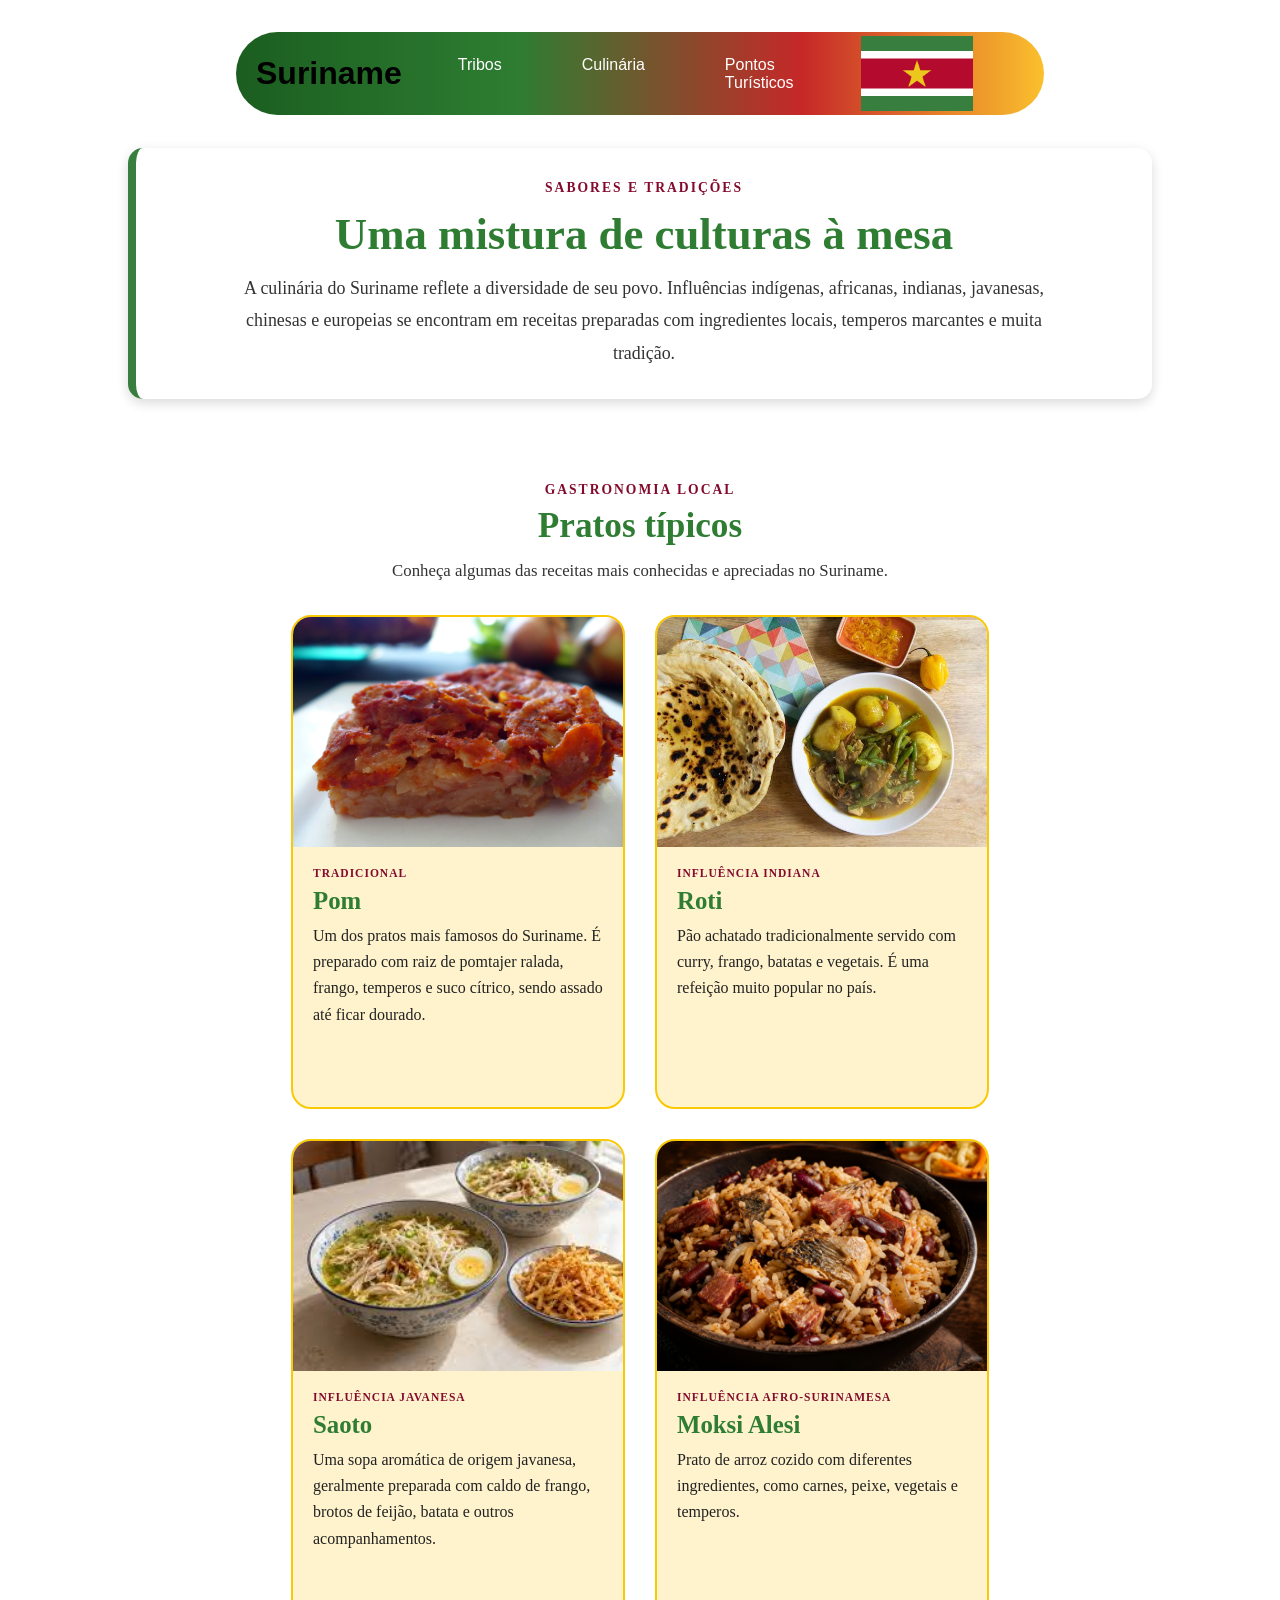
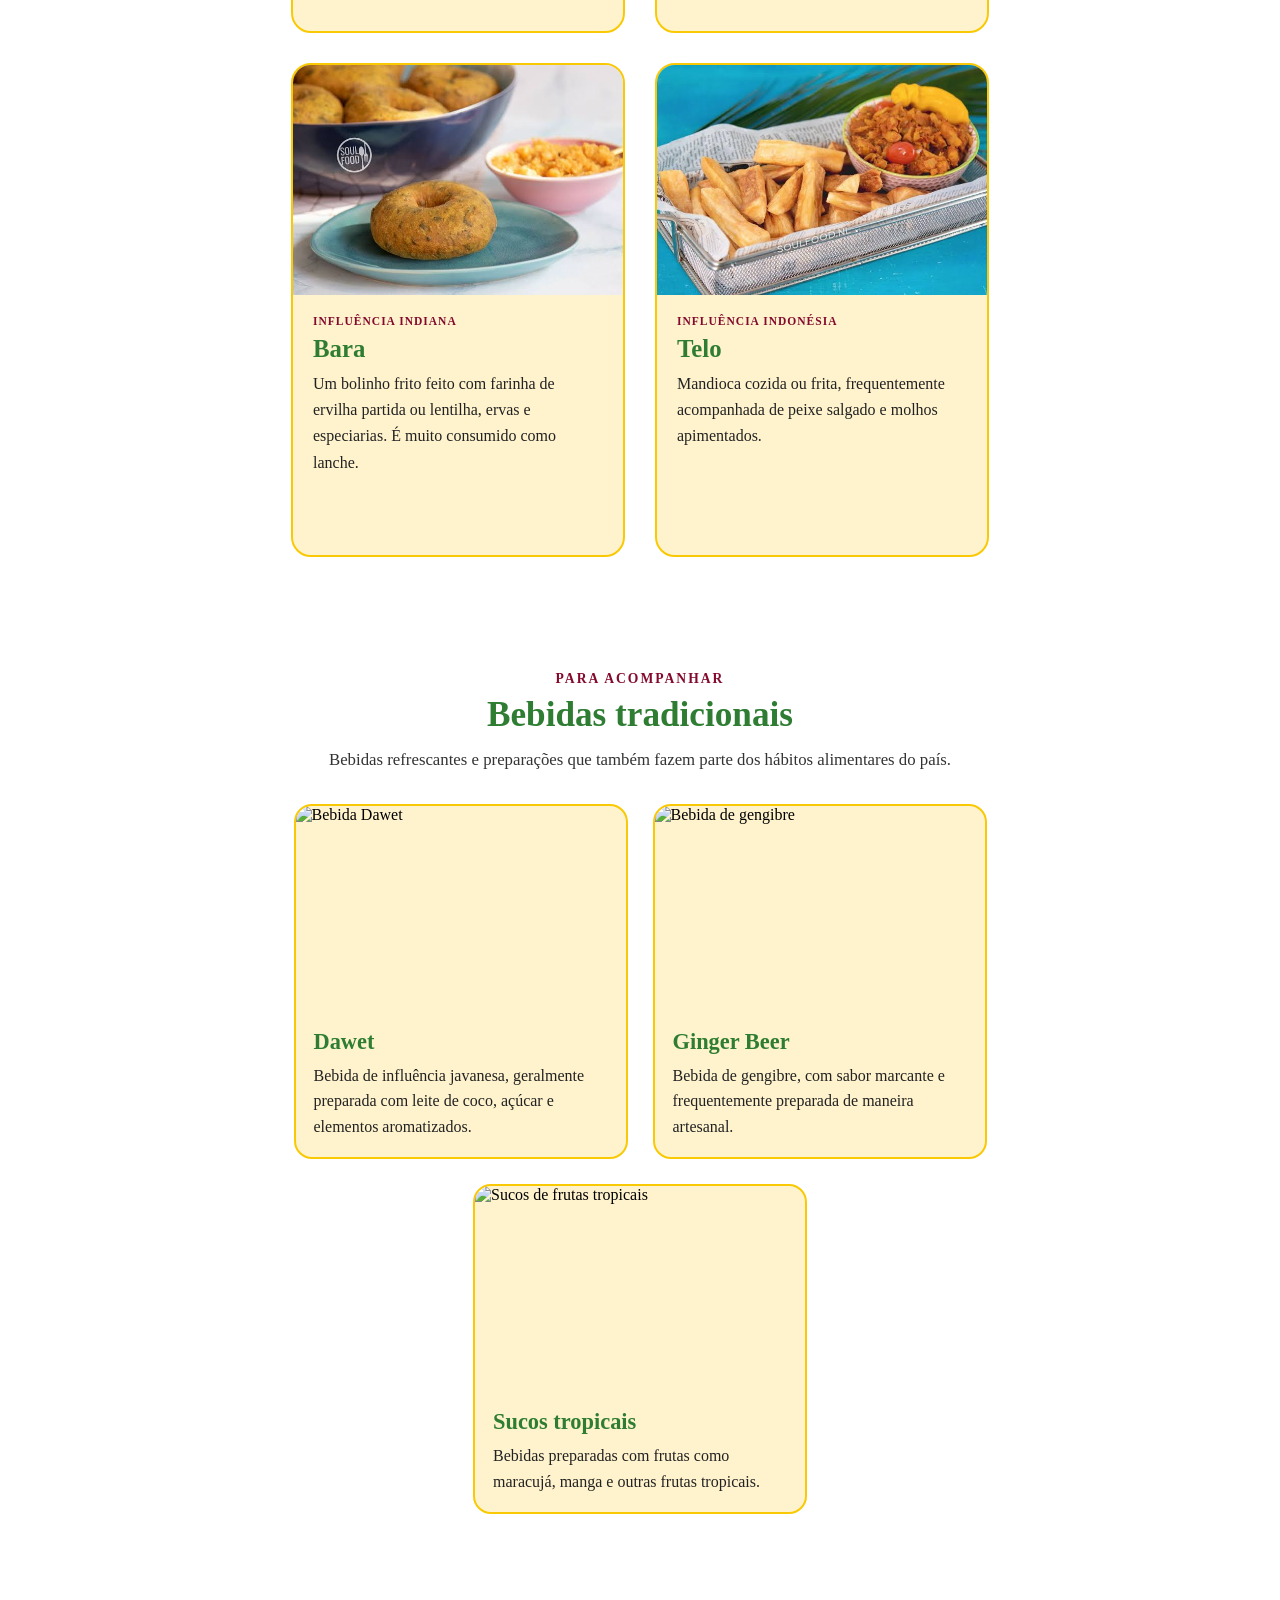
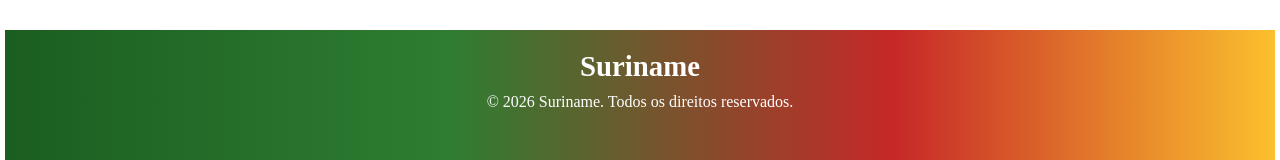
==== commit bb52b15d: "fotos path fix" ====
--- a/Html/culinaria.html
+++ b/Html/culinaria.html
@@ -56,7 +56,7 @@
 
             <div class="culinaria-pratos-container">
                 <article class="culinaria-prato-card">
-                    <div class="culinaria-prato-imagem"><img src="/imagens/pom.jpg" alt="Pom surinamês"></div>
+                    <div class="culinaria-prato-imagem"><img src="/img/pom-pomtajer.jpg" alt="Pom surinamês"></div>
                     <div class="culinaria-prato-conteudo">
                         <span class="culinaria-prato-categoria">TRADICIONAL</span>
                         <h3>Pom</h3>
@@ -65,7 +65,7 @@
                 </article>
 
                 <article class="culinaria-prato-card">
-                    <div class="culinaria-prato-imagem"><img src="/imagens/roti.jpg" alt="Roti com curry"></div>
+                    <div class="culinaria-prato-imagem"><img src="/img/roti_com_curry.jpg" alt="Roti com curry"></div>
                     <div class="culinaria-prato-conteudo">
                         <span class="culinaria-prato-categoria">INFLUÊNCIA INDIANA</span>
                         <h3>Roti</h3>
@@ -74,7 +74,7 @@
                 </article>
 
                 <article class="culinaria-prato-card">
-                    <div class="culinaria-prato-imagem"><img src="/imagens/saoto.jpg" alt="Sopa Saoto"></div>
+                    <div class="culinaria-prato-imagem"><img src="/img/sopa_saoto.jpg" alt="Sopa Saoto"></div>
                     <div class="culinaria-prato-conteudo">
                         <span class="culinaria-prato-categoria">INFLUÊNCIA JAVANESA</span>
                         <h3>Saoto</h3>
@@ -83,7 +83,7 @@
                 </article>
 
                 <article class="culinaria-prato-card">
-                    <div class="culinaria-prato-imagem"><img src="/imagens/moksi-alesi.jpg" alt="Moksi Alesi"></div>
+                    <div class="culinaria-prato-imagem"><img src="/img/moksi-alesi.avif" alt="Moksi Alesi"></div>
                     <div class="culinaria-prato-conteudo">
                         <span class="culinaria-prato-categoria">INFLUÊNCIA AFRO-SURINAMESA</span>
                         <h3>Moksi Alesi</h3>
@@ -92,7 +92,7 @@
                 </article>
 
                 <article class="culinaria-prato-card">
-                    <div class="culinaria-prato-imagem"><img src="/imagens/bara.jpg" alt="Bara surinamês"></div>
+                    <div class="culinaria-prato-imagem"><img src="/img/bara.jpg" alt="Bara surinamês"></div>
                     <div class="culinaria-prato-conteudo">
                         <span class="culinaria-prato-categoria">INFLUÊNCIA INDIANA</span>
                         <h3>Bara</h3>
@@ -101,7 +101,7 @@
                 </article>
 
                 <article class="culinaria-prato-card">
-                    <div class="culinaria-prato-imagem"><img src="/imagens/telo.jpg" alt="Telo com peixe"></div>
+                    <div class="culinaria-prato-imagem"><img src="/img/telo.jpg" alt="Telo com peixe"></div>
                     <div class="culinaria-prato-conteudo">
                         <span class="culinaria-prato-categoria">INFLUÊNCIA INDONÉSIA</span>
                         <h3>Telo</h3>
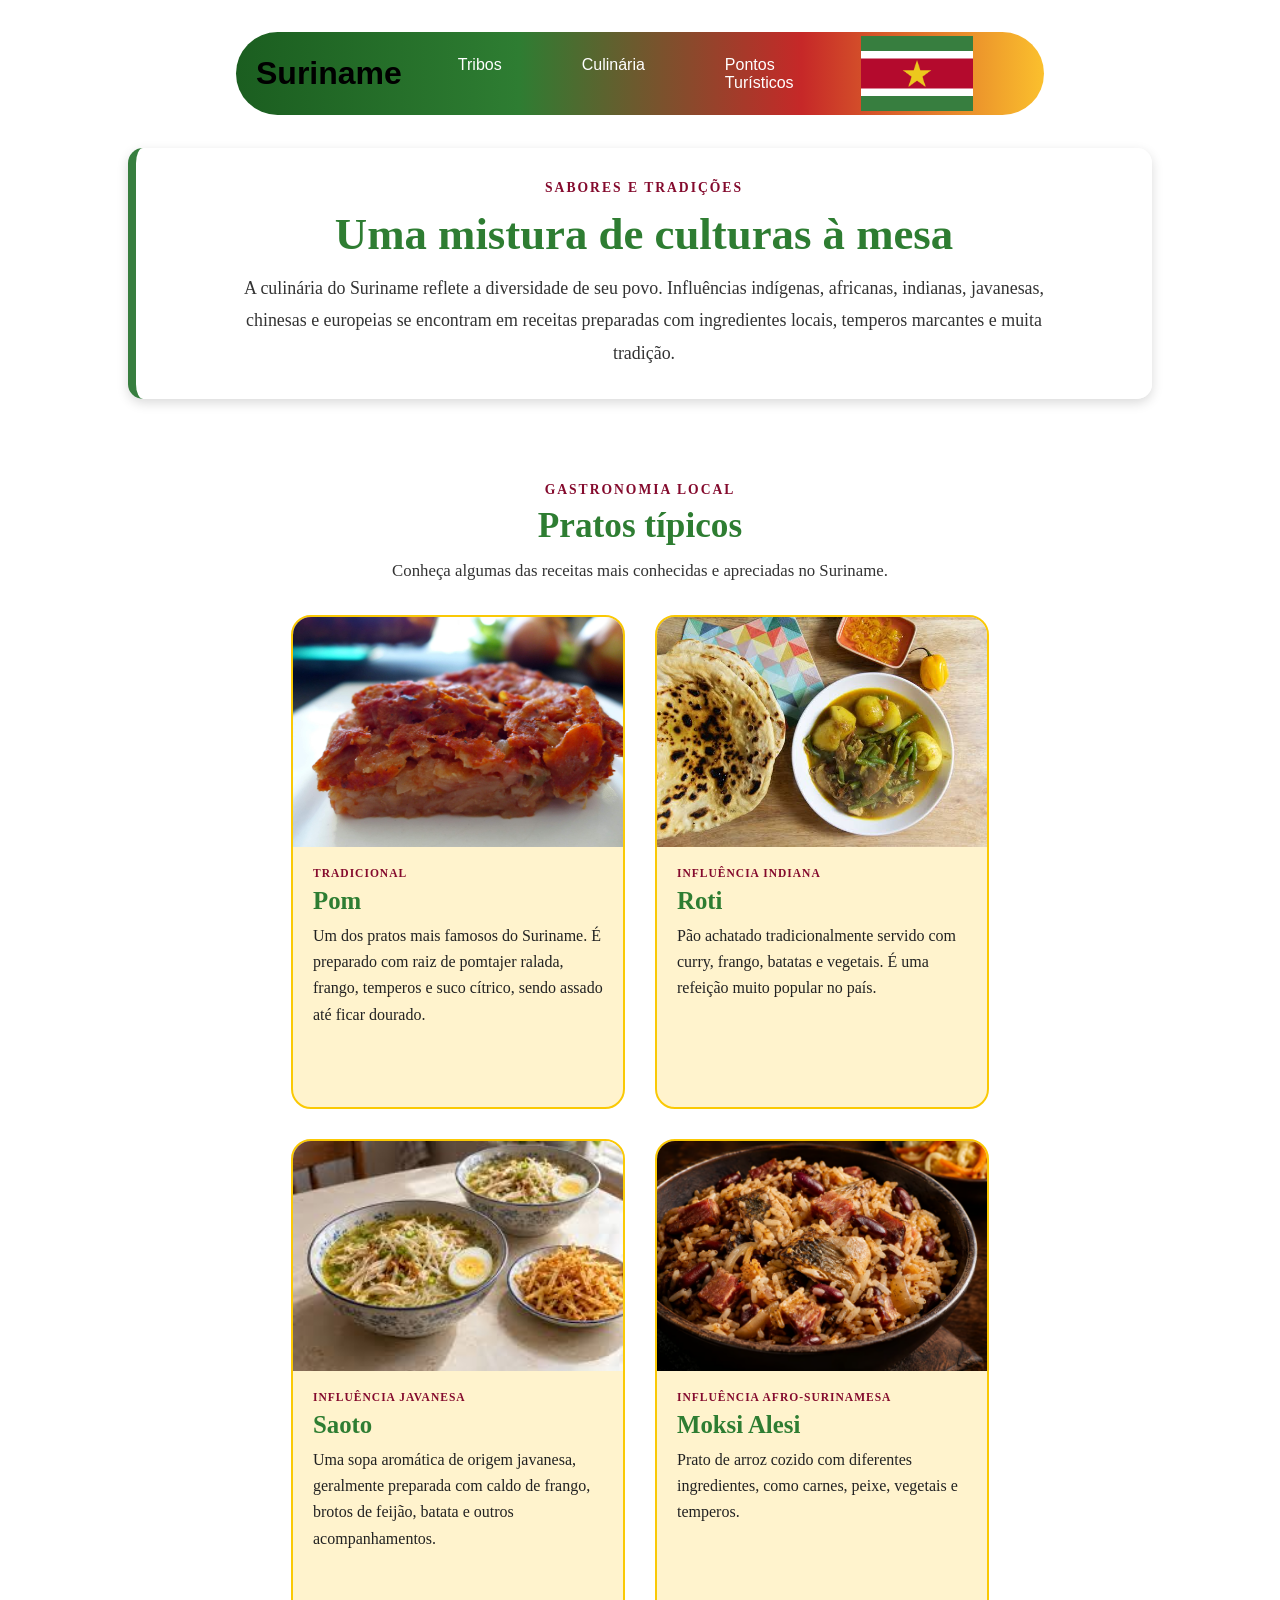
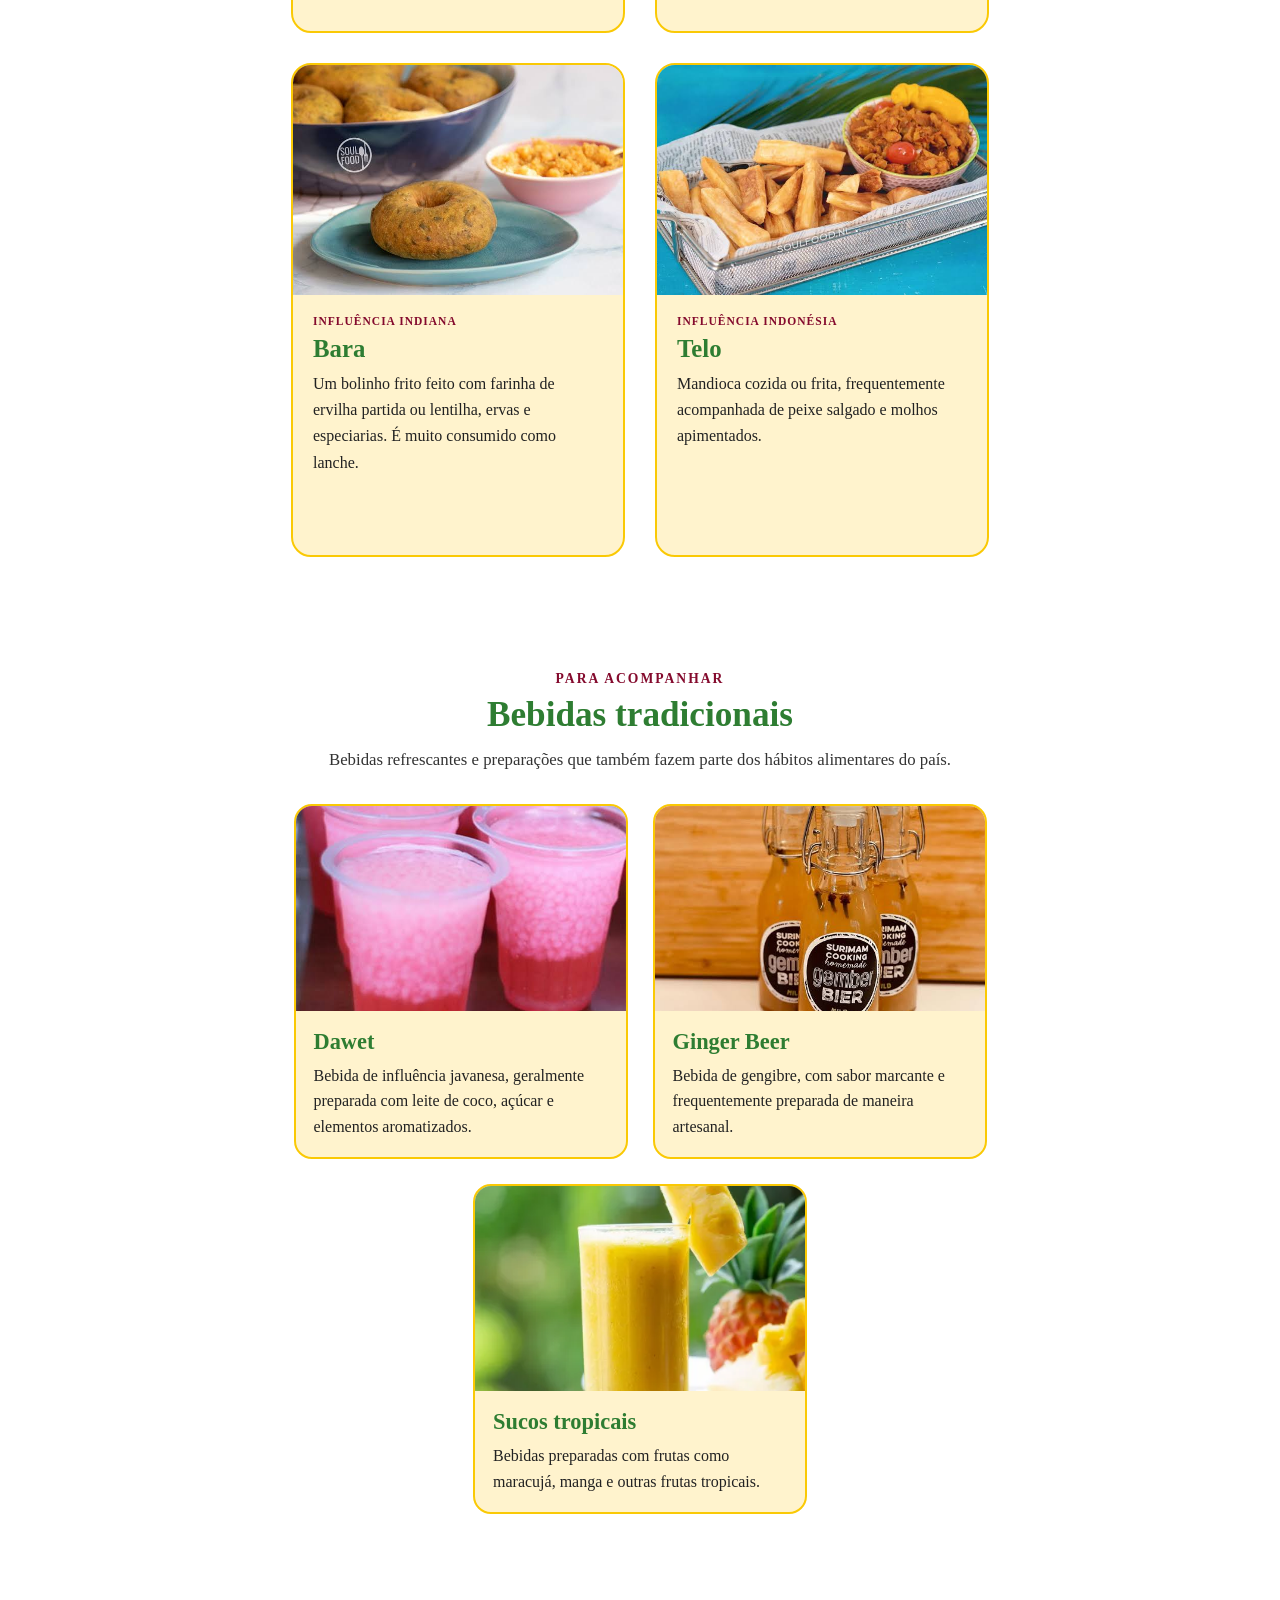
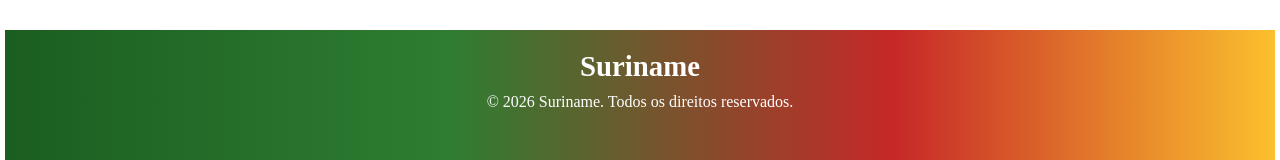
==== commit c5c5c492: "drinks culinarias" ====
--- a/Html/culinaria.html
+++ b/Html/culinaria.html
@@ -119,15 +119,15 @@
             </div>
             <div class="culinaria-bebidas-container">
                 <article class="culinaria-bebida-card">
-                    <img src="/imagens/dawet.jpg" alt="Bebida Dawet">
+                    <img src="/img/images.jpg" alt="Bebida Dawet">
                     <div><h3>Dawet</h3><p>Bebida de influência javanesa, geralmente preparada com leite de coco, açúcar e elementos aromatizados.</p></div>
                 </article>
                 <article class="culinaria-bebida-card">
-                    <img src="/imagens/ginger-beer.jpg" alt="Bebida de gengibre">
+                    <img src="/img/gingerbeer.jpg" alt="Bebida de gengibre">
                     <div><h3>Ginger Beer</h3><p>Bebida de gengibre, com sabor marcante e frequentemente preparada de maneira artesanal.</p></div>
                 </article>
                 <article class="culinaria-bebida-card">
-                    <img src="/imagens/sucos-tropicais.jpg" alt="Sucos de frutas tropicais">
+                    <img src="/img/suco-tropical.webp" alt="Sucos de frutas tropicais">
                     <div><h3>Sucos tropicais</h3><p>Bebidas preparadas com frutas como maracujá, manga e outras frutas tropicais.</p></div>
                 </article>
             </div>
